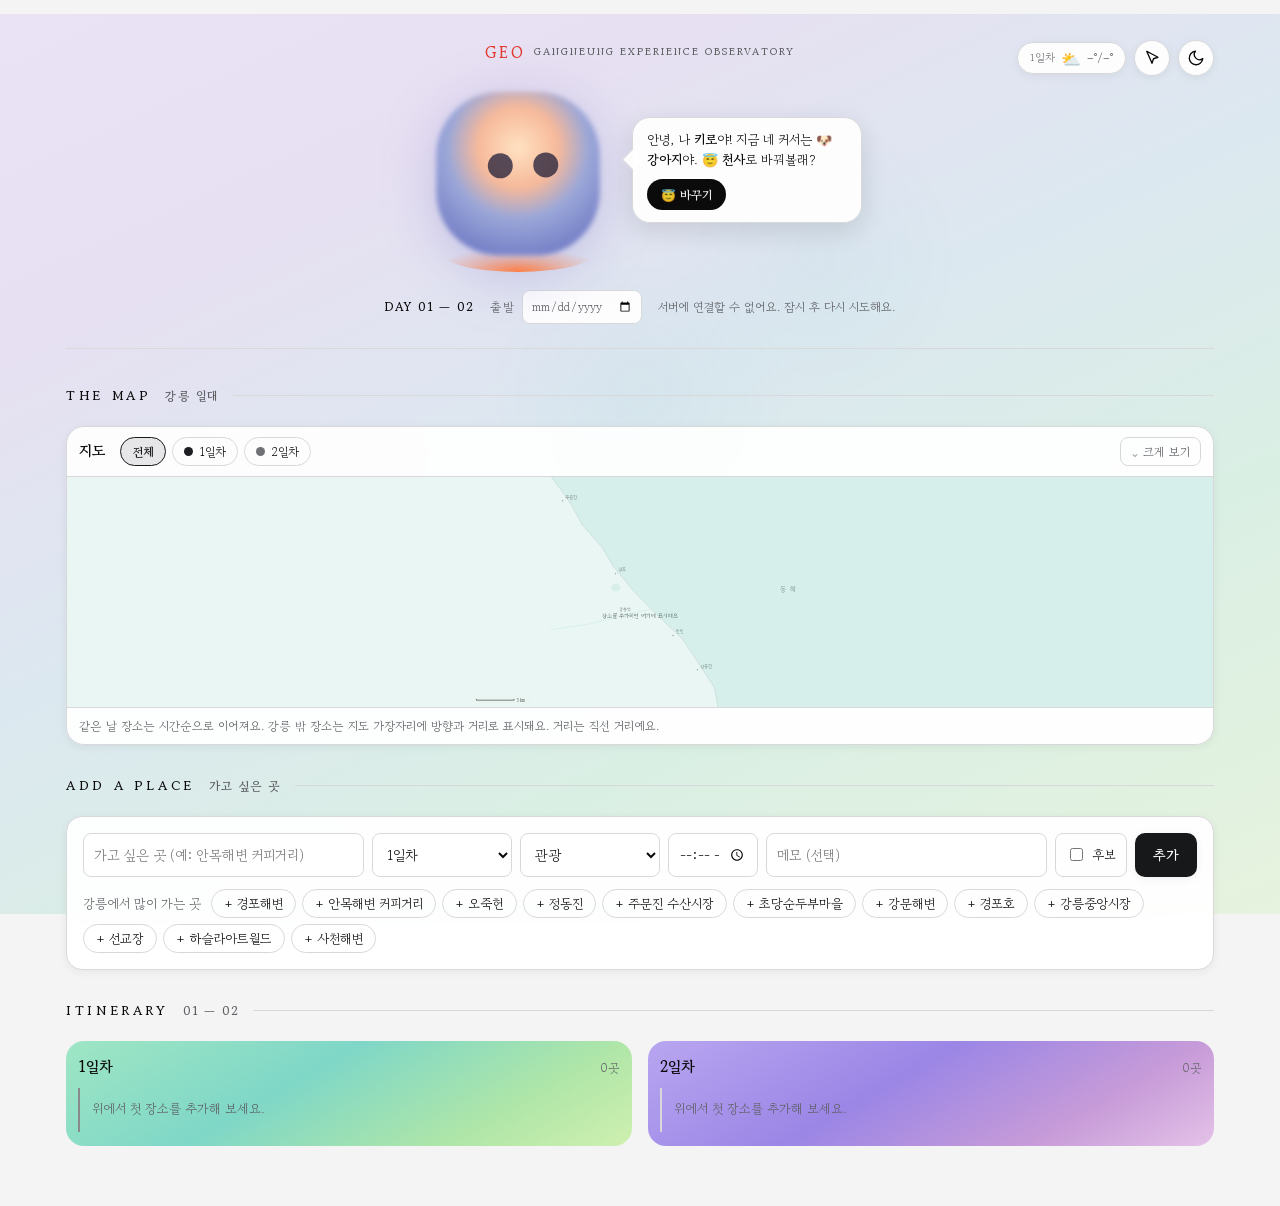
==== gangneung/index.html @ 22ee54d9 "강릉 v4.2: 레퍼 그라데이션 테마 배경, 1·2일차 진한 민트/보라, 이모지 커서 색 글로우 반영, 키로 말풍선 퀘스트(항상 노출·웹/모바일)" ====
<!doctype html>
<html lang="ko">
<head>
<meta charset="utf-8">
<meta name="viewport" content="width=device-width,initial-scale=1,maximum-scale=1,viewport-fit=cover">
<title>강릉 여행 계획</title>
<meta name="theme-color" content="#F7F9FB" media="(prefers-color-scheme:light)">
<meta name="theme-color" content="#141C22" media="(prefers-color-scheme:dark)">
<script>
/* 테마를 CSS 적용 전에 먼저 지정해 깜빡임 방지 */
(function(){try{var t=localStorage.getItem("gangneung-theme");if(t==="dark"||t==="light")document.documentElement.setAttribute("data-theme",t);}catch(e){}})();
</script>
<link rel="preconnect" href="https://fonts.googleapis.com">
<link rel="stylesheet" href="https://fonts.googleapis.com/css2?family=Gowun+Batang:wght@400;700&family=Nanum+Myeongjo:wght@400;700;800&display=swap">
<style>
html{-webkit-text-size-adjust:100%;scroll-behavior:smooth;scroll-snap-type:y proximity;scroll-padding-top:12px}
:root{color-scheme:light;padding-top:env(safe-area-inset-top,0px);padding-bottom:env(safe-area-inset-bottom,0px)}
body{margin:0}
/* 토스식 '휙휙' 스크롤 스냅: 주요 섹션이 스냅 지점 */
.board-label,.masthead{scroll-snap-align:start}
@media (prefers-reduced-motion:reduce){html{scroll-snap-type:none;scroll-behavior:auto}}
img{max-width:100%}
[hidden]{display:none!important}
/* Layout: 한 줄 헤더 + 장소 추가 바 + 일차별 세로 타임라인(넓은 화면에선 열로 나란히) */
/* ===== v3 · 버전1(흑백 수묵) 베이스 + 빨간 선 커서 · 민트는 배경 웨시로만 ===== */
:root{
  /* 라이트 — 흑백 수묵 */
  --bg:#F4F4F5; --surface:#FFFFFFEC; --ink:#0B0B0C; --muted:#5E6064; --line:#D8D8DB;
  --sea:#0B0B0C; --sea-soft:#E7E7E9; --pine:#2A2B2E; --pine-soft:#E7E7E9; --sun:#4A4C50; --sun-soft:#ECECEE;
  --danger:#E23B2E;
  --land:#ECECEE; --sea-fill:#DEDEE1; --road:#E8E8EA; --on-dot:#FFFFFF;
  /* 인터랙션 = 먹색(흑백). 선/테두리/뱃지에 민트 금지 */
  --accent:#17181A; --accent-weak:#E6E6E8;
  --red:#E23B2E;
  /* 민트는 오직 배경 웨시용 (blot1). 전경 색으로는 안 씀 */
  --mint-bg:38,166,154;
  /* 동선(일차) — 농담만 다른 먹 톤 */
  --d0:#B6B7BA; --d1:#1C1D20; --d2:#6F7175;
  /* 레퍼런스 보라~민트 유동 그라데이션 (라이트: 파스텔) */
  --grad:linear-gradient(155deg,#EAE3F6 0%,#E7E0F2 22%,#DCE8F0 46%,#DAEFE4 70%,#E6F3DE 100%);
  --ink-rgb:20,21,23;
  --blot1:38,166,154;   /* 배경 민트 웨시 (아주 옅게) */
  --blot2:226,59,46;    /* 빨강 (클릭 포인트) */
  --map-bg:#EAF6F3; --map-land:#EAF6F3; --map-sea:#D6EFEA; --map-ink:#2A3B38; --map-line:#CDE7E1;
  --paper:#F4F4F5;
  --display:"Gowun Batang","Nanum Myeongjo","Apple SD Gothic Neo",serif;
  --body:"Gowun Batang","Nanum Myeongjo","Apple SD Gothic Neo","Malgun Gothic",serif;
  --shadow-sm:0 2px 10px rgba(20,21,23,.06);
  --shadow-md:0 8px 26px rgba(20,21,23,.12);
}
/* 다크 — 먹빛 밤 */
:root[data-theme="dark"]{
  --bg:#0E0F11; --surface:#1A1B1EEC; --ink:#ECECEE; --muted:#9A9CA1; --line:#2A2B2E;
  --sea:#ECECEE; --sea-soft:#242528; --pine:#C4C6CA; --pine-soft:#242528; --sun:#9A9CA1; --sun-soft:#202123;
  --danger:#FF5648;
  --land:#17181A; --sea-fill:#232427; --road:#1D1E20; --on-dot:#0E0F11;
  --accent:#ECECEE; --accent-weak:#26272A;
  --red:#FF5648;
  --mint-bg:45,212,191;
  --d0:#55575C; --d1:#ECECEE; --d2:#9A9CA1;
  --grad:linear-gradient(155deg,#1A1026 0%,#2A1E3C 30%,#2E2A44 52%,#223A36 78%,#2C4A36 100%);
  --ink-rgb:236,236,238;
  --blot1:45,212,191;
  --blot2:255,86,72;
  --map-bg:#15302C; --map-land:#15302C; --map-sea:#0F2420; --map-ink:#CFEAE3; --map-line:#234B44;
  --paper:#140C1E;
  --shadow-sm:0 2px 12px rgba(0,0,0,.4);
  --shadow-md:0 10px 30px rgba(0,0,0,.55);
  color-scheme:dark;
}
@media (prefers-color-scheme:dark){:root:not([data-theme="light"]){
  --bg:#0E0F11; --surface:#1A1B1EEC; --ink:#ECECEE; --muted:#9A9CA1; --line:#2A2B2E;
  --sea:#ECECEE; --sea-soft:#242528; --pine:#C4C6CA; --pine-soft:#242528; --sun:#9A9CA1; --sun-soft:#202123;
  --danger:#FF5648;
  --land:#17181A; --sea-fill:#232427; --road:#1D1E20; --on-dot:#0E0F11;
  --accent:#ECECEE; --accent-weak:#26272A;
  --red:#FF5648;
  --mint-bg:45,212,191;
  --d0:#55575C; --d1:#ECECEE; --d2:#9A9CA1;
  --grad:linear-gradient(155deg,#1A1026 0%,#2A1E3C 30%,#2E2A44 52%,#223A36 78%,#2C4A36 100%);
  --ink-rgb:236,236,238;
  --blot1:45,212,191;
  --blot2:255,86,72;
  --map-bg:#15302C; --map-land:#15302C; --map-sea:#0F2420; --map-ink:#CFEAE3; --map-line:#234B44;
  --paper:#140C1E;
  --shadow-sm:0 2px 12px rgba(0,0,0,.4);
  --shadow-md:0 10px 30px rgba(0,0,0,.55);
  color-scheme:dark;
}}
*{box-sizing:border-box}
body{background:var(--paper);background-image:var(--grad);background-attachment:fixed;color:var(--ink);font-family:var(--body);font-size:14px;line-height:1.62;-webkit-font-smoothing:antialiased;letter-spacing:0;position:relative;min-height:100vh;transition:background-color .4s ease,color .4s ease}
/* 먹 번짐 캔버스: 가운데에서 계속 번지고, 마우스/터치에 반응 */
#ink{position:fixed;inset:0;z-index:-1;width:100%;height:100%;pointer-events:none;opacity:.5}
.wrap{max-width:1180px;margin:0 auto;padding-left:max(16px,env(safe-area-inset-left,0px));padding-right:max(16px,env(safe-area-inset-right,0px));padding-block:26px 60px;display:flex;flex-direction:column;gap:20px}
button,input,select,textarea{font:inherit;color:inherit}
button{cursor:pointer}
:focus-visible{outline:2px solid var(--accent);outline-offset:2px}

/* ===== 가운데 정렬 마스트헤드 + 키로 마스코트 ===== */
.masthead{position:relative;padding:18px 0 24px;margin-bottom:6px;border-bottom:1px solid var(--line);
  display:flex;flex-direction:column;align-items:center;text-align:center}
.eyebrow{display:inline-flex;align-items:center;gap:9px;margin:0 0 6px;justify-content:center;flex-wrap:wrap}
.eyebrow .geo{font-family:var(--display);font-weight:800;font-size:15px;line-height:1;color:var(--red);letter-spacing:.14em}
.eyebrow .geo-full{font-size:10px;letter-spacing:.2em;text-transform:uppercase;color:var(--muted);font-weight:700}
/* 키로 얼굴 — 둥근 사각형 + 점 두 눈 (심플/둥글둥글) */
.kiro{width:clamp(130px,22vw,200px);margin:6px auto 2px;cursor:pointer}
.kiro svg{display:block;width:100%;height:auto;overflow:visible;filter:drop-shadow(0 10px 26px rgba(120,110,200,.3))}
.k-face{stroke:none}
.k-eye{fill:rgba(40,36,60,.78)}
@media (prefers-reduced-motion:no-preference){
  .kiro svg{animation:kfloat 5s ease-in-out infinite}
}
@keyframes kfloat{0%,100%{transform:translateY(0)}50%{transform:translateY(-6px)}}
.dateline{display:flex;flex-wrap:wrap;align-items:center;justify-content:center;gap:9px 16px;margin-top:16px;font-size:12px;color:var(--muted)}
.dateline .dl-no{font-family:var(--display);font-weight:700;letter-spacing:.1em;color:var(--ink)}
.dateline label{display:inline-flex;align-items:center;gap:7px;letter-spacing:.08em}
.dateline input{background:var(--surface);border:1px solid var(--line);border-radius:8px;padding:5px 8px}
.status{font-size:12px;color:var(--muted)}
/* 메타: 오른쪽 상단 */
.meta{position:absolute;top:14px;right:0;display:flex;align-items:center;gap:8px;z-index:5}
.weather{display:inline-flex;align-items:center;gap:10px;background:var(--surface);backdrop-filter:blur(8px);-webkit-backdrop-filter:blur(8px);border:1px solid var(--line);border-radius:999px;padding:5px 12px;font-size:12px;color:var(--ink);box-shadow:var(--shadow-sm);white-space:nowrap}
.weather .wx-now,.weather .wx-tmr{display:inline-flex;align-items:center;gap:6px}
.weather .wx-tmr{padding-left:10px;border-left:1px solid var(--line);color:var(--muted)}
.weather .wx-tl{font-size:11px;opacity:.85}
.weather .wx-emo{font-size:16px;line-height:1}
.weather .wx-temp{font-weight:700;font-variant-numeric:tabular-nums;font-size:13px}
.weather .wx-tt{font-variant-numeric:tabular-nums}
.weather .wx-desc{color:var(--muted)}
.weather.loading .wx-tmr{display:none}
.weather.loading{color:var(--muted)}

/* 옷차림 말풍선 — 날씨 칩 바로 아래, 꼬리가 이모지를 가리킴 (칩은 안 가림) */
.weather{position:relative}
.wx-pop{position:absolute;top:calc(100% + 11px);left:0;z-index:120;
  width:max-content;max-width:min(86vw,320px);display:flex;flex-direction:column;gap:10px;text-align:left;
  background:var(--surface);backdrop-filter:blur(12px);-webkit-backdrop-filter:blur(12px);
  border:1px solid var(--line);border-radius:16px;padding:14px 15px 11px;box-shadow:var(--shadow-md);
  animation:wxpop .4s cubic-bezier(.22,1,.36,1)}
.wx-pop[hidden]{display:none}
/* 말풍선 꼬리 — 날씨 이모지(칩 왼쪽) 위치를 가리킴 */
.wx-pop::before{content:"";position:absolute;top:-8px;left:16px;width:15px;height:15px;background:var(--surface);
  border-left:1px solid var(--line);border-top:1px solid var(--line);transform:rotate(45deg)}
.wx-pop-row{display:flex;gap:11px;align-items:flex-start}
.wx-pop-tmr{padding-top:9px;border-top:1px dashed var(--line)}
.wx-pop-emo{font-size:28px;line-height:1.05;flex:none}
.wx-pop-body strong{display:block;font-size:13px;color:var(--ink);margin-bottom:3px}
.wx-pop-body p{margin:0;font-size:12.5px;line-height:1.55;color:var(--muted);white-space:normal}
.wx-pop-src{font-size:10.5px;color:var(--muted);text-decoration:none;letter-spacing:.01em;opacity:.85}
.wx-pop-src:hover{color:var(--accent);text-decoration:underline}
.wx-pop-x{position:absolute;top:8px;right:10px;background:none;border:0;font-size:18px;line-height:1;color:var(--muted);padding:2px;z-index:1}
.wx-pop-x:hover{color:var(--ink)}
@keyframes wxpop{from{opacity:0;transform:translateY(-12px) scale(.96)}to{opacity:1;transform:none}}
@media (max-width:600px){.wx-pop{top:auto;bottom:calc(16px + env(safe-area-inset-bottom,0px));left:14px;right:14px;max-width:none}
  .wx-pop::before{display:none}}
.themebtn{display:inline-flex;align-items:center;justify-content:center;width:36px;height:36px;border-radius:999px;border:1px solid var(--line);background:var(--surface);backdrop-filter:blur(8px);-webkit-backdrop-filter:blur(8px);color:var(--ink);box-shadow:var(--shadow-sm);transition:border-color .2s,transform .2s;flex:none}
.themebtn:hover{border-color:var(--accent);transform:translateY(-1px)}
.themebtn svg{width:18px;height:18px}
.themebtn .ic-sun{display:none}
.themebtn .ic-moon{display:block}
:root[data-theme="dark"] .themebtn .ic-sun{display:block}
:root[data-theme="dark"] .themebtn .ic-moon{display:none}
@media (prefers-color-scheme:dark){:root:not([data-theme="light"]) .themebtn .ic-sun{display:block}:root:not([data-theme="light"]) .themebtn .ic-moon{display:none}}

/* 커서 꾸미기 피커 */
.curpick-wrap{position:relative;display:inline-flex}
.curpick{position:absolute;top:calc(100% + 8px);right:0;z-index:130;display:flex;flex-direction:column;gap:8px;
  background:var(--surface);backdrop-filter:blur(10px);-webkit-backdrop-filter:blur(10px);
  border:1px solid var(--line);border-radius:14px;padding:10px;box-shadow:var(--shadow-md);min-width:148px;
  animation:wxpop .25s cubic-bezier(.22,1,.36,1)}
.curpick[hidden]{display:none}
.curpick{min-width:176px}
.curpick .cp-row{display:flex;gap:6px}
.cp-shapes{display:grid;grid-template-columns:repeat(5,1fr);gap:5px}
.cp-shapes button{height:32px;border:1px solid var(--line);border-radius:8px;background:none;color:var(--ink);font-size:16px;line-height:1;padding:0;transition:border-color .15s,background .15s}
.cp-shapes button[aria-pressed="true"]{border-color:var(--ink);background:var(--accent-weak)}
.cp-colors{flex-wrap:wrap}
.cp-colors button{width:24px;height:24px;border-radius:50%;border:2px solid transparent;padding:0;cursor:pointer}
.cp-colors button[aria-pressed="true"]{border-color:var(--ink);box-shadow:0 0 0 2px var(--surface) inset}

.add{background:var(--surface);backdrop-filter:blur(8px);-webkit-backdrop-filter:blur(8px);border:1px solid var(--line);border-radius:16px;padding:16px;display:flex;flex-direction:column;gap:12px;box-shadow:var(--shadow-sm)}
.add form{display:grid;grid-template-columns:2fr 1fr 1fr 90px 2fr auto auto;gap:8px}
.fcand{display:flex;align-items:center;gap:6px;font-size:13px;white-space:nowrap;border:1px solid var(--line);border-radius:8px;padding:0 10px;cursor:pointer;transition:border-color .15s,color .15s}
.fcand:has(input:checked){border-color:var(--accent);color:var(--accent)}
.add input,.add select{background:var(--surface);border:1px solid var(--line);border-radius:8px;padding:9px 10px;min-width:0;transition:border-color .15s}
.add input:focus,.add select:focus{border-color:var(--accent);outline:none}
.btn{background:var(--accent);color:#fff;border:0;border-radius:10px;padding:9px 18px;font-weight:600;white-space:nowrap;transition:filter .2s,box-shadow .2s;box-shadow:var(--shadow-sm)}
.btn:hover:not(:disabled){filter:brightness(1.06);box-shadow:var(--shadow-md)}
.btn:disabled{opacity:.4;cursor:default;box-shadow:none}
.ghost{background:none;border:1px solid var(--line);border-radius:10px;padding:5px 11px;font-size:13px;color:var(--ink);transition:border-color .2s,color .2s,background .2s}
.ghost:hover{border-color:var(--accent);color:var(--accent);background:var(--accent-weak)}
.ideas{display:flex;flex-wrap:wrap;gap:6px;align-items:center;font-size:13px}
.ideas span.lbl{color:var(--muted);margin-right:4px}
.chip{border:1px solid var(--line);background:none;border-radius:999px;padding:3px 12px;font-size:13px;color:var(--ink);transition:border-color .15s,color .15s,background .15s}
.chip:hover{border-color:var(--accent);color:var(--accent);background:var(--accent-weak);transform:translateY(-1px)}
@media (max-width:820px){.add form{grid-template-columns:1fr 1fr}.add form .name,.add form .memo{grid-column:1/-1}.add form .btn{grid-column:1/-1}.fcand{padding-block:8px}}

/* 에디토리얼 섹션 라벨 */
.board-label{display:flex;align-items:baseline;gap:14px;margin:10px 0 0;color:var(--muted)}
.board-label span{font-family:var(--display);font-weight:800;font-size:13px;letter-spacing:.28em;color:var(--ink);text-transform:uppercase}
.board-label::after{content:"";height:1px;background:var(--line);flex:1;align-self:center}
.board-label em{font-style:normal;font-family:var(--display);font-weight:700;font-size:12px;letter-spacing:.1em;color:var(--muted)}
.board{display:grid;grid-template-columns:1fr 1fr;gap:16px;align-items:start}
.day{display:flex;flex-direction:column;gap:8px;min-width:0;border-radius:18px;padding:14px 12px;position:relative;overflow:hidden}
/* 1일차 민트코어 / 2일차 보라코어 배경 그라데이션 (진하게) */
.day[data-day="1"]{background:linear-gradient(150deg,#9FE6C4 0%,#7FD7C7 40%,#AFE6A8 75%,#CFF0B0 100%)}
.day[data-day="2"]{background:linear-gradient(150deg,#B9A6F0 0%,#9B86E6 42%,#C79BD8 75%,#E4C2E8 100%)}
:root[data-theme="dark"] .day[data-day="1"]{background:linear-gradient(150deg,#114A3A 0%,#155A44 45%,#1E5A3A 100%)}
:root[data-theme="dark"] .day[data-day="2"]{background:linear-gradient(150deg,#2E1F55 0%,#3A2A66 45%,#48306E 100%)}
.day h2{font-family:var(--display);font-weight:800;font-size:15px;margin:0;display:flex;align-items:baseline;gap:8px;letter-spacing:.01em}
.day h2 .date{font-family:var(--body);font-size:12px;color:var(--muted);font-weight:500;letter-spacing:.02em}
.day h2 .n{margin-left:auto;font-family:var(--body);font-size:12px;color:var(--muted);font-variant-numeric:tabular-nums;font-weight:500}
.day.undecided h2{color:var(--muted)}
.list{display:flex;flex-direction:column;gap:6px;border-left:2px solid var(--line);padding-left:12px;min-height:44px}
.empty{font-size:13px;color:var(--muted);padding:10px 0}

.card{background:var(--surface);backdrop-filter:blur(6px);-webkit-backdrop-filter:blur(6px);border:1px solid var(--line);border-radius:14px;min-width:0;transition:border-color .2s,box-shadow .2s,transform .2s}
.card:hover{box-shadow:var(--shadow-md);transform:translateY(-1px);border-color:color-mix(in srgb,var(--ink) 28%,var(--line))}
.card.open{border-color:var(--ink);box-shadow:var(--shadow-md)}
/* 1일차·2일차 타임라인 — 먹 농담만 다르게 */
.day[data-day="1"] .list{border-left-color:color-mix(in srgb,var(--ink) 38%,var(--line))}
.day[data-day="2"] .list{border-left-color:var(--line)}
.day[data-day="1"] h2 .n,.day[data-day="2"] h2 .n{color:var(--muted)}
.row{display:flex;align-items:flex-start;gap:8px;padding:7px 10px;width:100%;background:none;border:0;text-align:left}
.time{font-variant-numeric:tabular-nums;font-size:12px;color:var(--muted);width:38px;flex:none;padding-top:2px}
.main{flex:1;min-width:0}
.pname{font-weight:600;overflow-wrap:anywhere}
.pmemo{font-size:12px;color:var(--muted);white-space:nowrap;overflow:hidden;text-overflow:ellipsis;line-height:1.4}
.card.open .pmemo{white-space:normal;overflow-wrap:anywhere}
.cat{flex:none;font-size:11px;font-weight:600;border-radius:6px;padding:2px 7px;margin-top:2px}
.c-관광{background:var(--sea-soft);color:var(--sea)}
.c-맛집{background:var(--sun-soft);color:var(--sun)}
.c-카페{background:var(--sun-soft);color:var(--sun)}
.c-숙소{background:var(--land);color:var(--ink)}
.c-기타{background:var(--land);color:var(--muted)}
.cand-b{font-size:11px;font-weight:600;color:var(--muted);border:1px solid var(--line);border-radius:6px;padding:0 5px;margin-left:6px;vertical-align:1px}
.card.cand .pname{color:var(--muted)}
.candrow{display:flex;align-items:center;gap:6px;font-size:13px;color:var(--muted)}
.approx{font-size:12px;color:var(--ink);background:var(--accent-weak);border-radius:8px;padding:6px 8px}
.locbtns{display:inline-flex;align-items:center;gap:6px}
.linkish{background:none;border:0;padding:4px 2px;font-size:12px;color:var(--accent);text-decoration:underline}
.has-info{width:6px;height:6px;border-radius:50%;background:var(--accent);display:inline-block;margin-left:6px;vertical-align:middle}

.detail{border-top:1px solid var(--line);padding:12px;display:flex;flex-direction:column;gap:10px;font-size:13px}
.fields{display:grid;grid-template-columns:1fr 100px;gap:8px}
.fields select,.fields input,.detail textarea{background:var(--surface);border:1px solid var(--line);border-radius:8px;padding:6px 8px;min-width:0;width:100%;transition:border-color .15s}
.fields select:focus,.fields input:focus,.detail textarea:focus{border-color:var(--accent);outline:none}
.detail textarea{resize:vertical;min-height:54px}
.links{display:flex;flex-wrap:wrap;gap:6px}
.links a{color:var(--accent);text-decoration:none;border:1px solid var(--line);border-radius:8px;padding:4px 9px;font-size:12px;transition:border-color .15s,background .15s}
.links a:hover{border-color:var(--accent);background:var(--accent-weak)}
.info{background:var(--land);border-radius:8px;padding:10px 12px;display:flex;flex-direction:column;gap:6px}
.info dl{margin:0;display:grid;grid-template-columns:auto 1fr;gap:4px 10px}
.info dt{color:var(--muted);font-size:12px;white-space:nowrap}
.info dd{margin:0;overflow-wrap:anywhere}
.info .sum{margin:0}
.info .note{font-size:11px;color:var(--muted)}
.actions{display:flex;flex-wrap:wrap;gap:6px;align-items:center;justify-content:space-between}
.danger{color:var(--danger);border-color:var(--line)}
.by{font-size:11px;color:var(--muted)}
.toast{position:fixed;left:50%;transform:translateX(-50%);bottom:calc(20px + env(safe-area-inset-bottom,0px));background:var(--ink);color:var(--surface);padding:10px 16px;border-radius:10px;font-size:13px;max-width:calc(100% - 32px);box-shadow:0 4px 12px rgba(17,31,40,.16)}

.mapbox{background:var(--surface);backdrop-filter:blur(8px);-webkit-backdrop-filter:blur(8px);border:1px solid var(--line);border-radius:18px;overflow:hidden;display:flex;flex-direction:column;box-shadow:var(--shadow-sm)}
.maphead{display:flex;flex-wrap:wrap;gap:6px;align-items:center;padding:10px 12px;border-bottom:1px solid var(--line)}
.maphead h2{font-family:var(--display);font-weight:700;font-size:15px;margin:0 8px 0 0;letter-spacing:-0.01em}
/* 지도 접기/펴기 토글 */
.map-toggle{margin-left:auto;display:inline-flex;align-items:center;gap:5px;background:none;border:1px solid var(--line);border-radius:8px;padding:4px 10px;font-size:12px;color:var(--muted);transition:border-color .2s,color .2s}
.map-toggle:hover{border-color:var(--accent);color:var(--ink)}
.map-toggle .arr{display:inline-block;transition:transform .3s ease;font-size:14px;line-height:1}
/* 기본(배너) → '크게 보기' / 펼침 → '작게' */
.mapbox.expanded .map-toggle .arr{transform:rotate(180deg)}
.mapbox:not(.expanded) .map-toggle .lbl::after{content:"크게 보기"}
.mapbox.expanded .map-toggle .lbl::after{content:"작게"}
.dchip{border:1px solid var(--line);background:none;border-radius:999px;padding:4px 11px;font-size:12px;display:inline-flex;gap:6px;align-items:center;color:var(--ink);font-variant-numeric:tabular-nums;transition:border-color .15s,background .15s}
.dchip:hover{border-color:var(--accent)}
.dchip[aria-pressed="true"]{border-color:var(--accent);background:var(--accent-weak);color:var(--accent);font-weight:600}
.dchip .km{color:var(--muted);font-weight:400}
.dot{width:9px;height:9px;border-radius:50%;flex:none}
/* 지도 컨테이너에 높이를 줘서 배너↔크게 전환 (SVG가 높이에 맞춰 채움) */
.mapwrap{position:relative;background:var(--map-bg);overflow:hidden;touch-action:none;height:230px;transition:height .4s ease}
.mapbox.expanded .mapwrap{height:62vh}
#map,#map svg{display:block;width:100%;height:100%;transform-origin:0 0;will-change:transform}
#map.zoomed svg{cursor:grab}
#map .mk{cursor:pointer}
#map.picking svg{cursor:crosshair;outline:2px solid var(--accent);outline-offset:-2px}
/* 모바일 줌 힌트/컨트롤 */
.mapzoom{position:absolute;right:10px;bottom:10px;display:none;gap:6px;z-index:6}
.mapzoom button{width:34px;height:34px;border-radius:10px;border:1px solid var(--line);background:var(--surface);color:var(--ink);font-size:18px;line-height:1;box-shadow:var(--shadow-sm);display:flex;align-items:center;justify-content:center}
@media (hover:none) and (pointer:coarse){.mapzoom{display:flex}}
.mapnote button{margin-left:6px}
#map .mk:focus-visible circle{stroke:var(--accent);stroke-width:3}
#map .pl{font-size:11px;font-weight:600;fill:var(--map-ink);paint-order:stroke;stroke:var(--map-bg);stroke-width:3px;stroke-linejoin:round;letter-spacing:-0.01em}
#map .ref{font-size:10px;fill:var(--map-ink);opacity:.5}
#map .sea-l{font-family:var(--display);font-weight:700;font-size:16px;fill:var(--map-ink);opacity:.35;letter-spacing:.3em}
.mapnote{font-size:12px;color:var(--muted);padding:8px 12px;border-top:1px solid var(--line)}
@media (max-width:600px){
  html{font-size:94%}
  body{font-size:14px;line-height:1.55}
  .wrap{padding-block:12px 44px;gap:14px}
  /* 모바일 마스트헤드: 가운데 정렬 유지, 메타는 흐름에 */
  .masthead{padding:8px 0 18px}
  .meta{position:static;justify-content:center;margin-bottom:12px}
  .kiro{width:clamp(130px,44vw,190px)}
  .dateline{margin-top:12px;font-size:12px}
  .add{padding:12px;gap:9px;border-radius:14px}
  .add form{grid-template-columns:1fr 1fr 84px auto;gap:6px}
  .add form .name{grid-column:1/-1}
  #fDay{order:1}#fCat{order:2}#fTime{order:3}.fcand{order:4}.add form .memo{order:5}.add form .btn{order:6}
  .add form .memo{grid-column:1/4}
  .add form .btn{grid-column:4/5;padding-inline:14px}
  .add input,.add select{padding:8px 9px;font-size:16px}  /* iOS 자동확대 방지(16px) */
  .dateline input,.trip input{font-size:16px}
  .fcand{padding:0 9px;font-size:13px}
  .ideas{flex-wrap:nowrap;overflow-x:auto;padding-bottom:2px;scrollbar-width:none;-webkit-overflow-scrolling:touch}
  .ideas::-webkit-scrollbar{display:none}
  .ideas .chip{flex:none}
  .ideas span.lbl{flex:none}
  .board{gap:10px}              /* 모바일에서도 2단 유지 */
  .day{gap:6px}
  .day h2{font-size:14px;flex-wrap:wrap;gap:4px}
  .day h2 .date{font-size:11px}
  .day h2 .n{font-size:11px}
  .list{padding-left:8px;gap:5px}
  .row{padding:7px 9px;gap:6px;flex-wrap:wrap}
  .time{width:100%;font-size:11px;padding-top:0}
  .pname{font-size:13px;line-height:1.35}
  .pmemo{font-size:11px}
  .cat{font-size:10px;padding:1px 6px}
  .card .row .cat{margin-left:auto}
  .detail{padding:11px;gap:9px}
  .mapbox{border-radius:16px}
  .maphead h2{font-size:14px}
  /* 모바일 지도: 배너 높이 + 펼치면 크게, 라벨 글자 크게 */
  .mapwrap{height:240px}
  .mapbox.expanded .mapwrap{height:76vh}
  #map .pl{font-size:17px;stroke-width:5px}
  #map .ref{font-size:14px}
  #map .sea-l{font-size:22px}
}
@media (max-width:380px){
  html{font-size:90%}
  .weather .wx-desc{display:none}
  .add form{grid-template-columns:1fr 84px auto}
  #fCat{grid-column:1/2}#fTime{grid-column:2/3}.fcand{grid-column:3/4;justify-content:center}
  .add form .memo{grid-column:1/3}
  .add form .btn{grid-column:3/4}
}

/* ---- 커스텀 커서: 선/점 + 이모지(고양이·강아지·하트·꽃·악마·천사…) ---- */
#line-cursor{position:fixed;inset:0;z-index:9999;pointer-events:none;width:100%;height:100%}
#line-cursor #lcLine{fill:none;stroke:var(--cur,var(--red));stroke-width:2;stroke-linejoin:miter;stroke-linecap:round;vector-effect:non-scaling-stroke}
#lcHead{fill:var(--cur,var(--red))}
/* 이모지 트레일: 점들이 졸졸졸 지연 추적 */
#emo-cursor{position:fixed;inset:0;z-index:9999;pointer-events:none}
#emo-cursor .ec{position:absolute;top:0;left:0;will-change:transform;opacity:0;line-height:1;transform:translate(-50%,-50%)}
#emo-cursor .ec.dot{border-radius:50%;background:var(--cur,var(--red))}
@media (hover:hover) and (pointer:fine){ body.has-cursor{cursor:none} }

/* 키로 + 말풍선 한 줄 배치 (말풍선이 키로 옆에 둥둥) */
.kiro-row{display:flex;align-items:center;justify-content:center;gap:14px;flex-wrap:wrap}
.kiro-bubble{position:relative;max-width:230px;text-align:left;
  background:var(--surface);backdrop-filter:blur(10px);-webkit-backdrop-filter:blur(10px);
  border:1px solid var(--line);border-radius:18px;padding:12px 14px;box-shadow:var(--shadow-md);
  animation:kbubble 3.4s ease-in-out infinite}
.kiro-bubble[hidden]{display:none}
.kiro-bubble::before{content:"";position:absolute;left:-8px;top:34px;width:14px;height:14px;background:var(--surface);
  border-left:1px solid var(--line);border-bottom:1px solid var(--line);transform:rotate(45deg)}
.kiro-bubble p{margin:0 0 8px;font-size:13px;line-height:1.55;color:var(--ink)}
.kiro-bubble b{font-weight:800}
.kiro-bubble button{background:var(--ink);color:var(--surface);border:0;border-radius:999px;padding:6px 14px;font-size:12px;font-weight:700;white-space:nowrap}
@keyframes kbubble{0%,100%{transform:translateY(0)}50%{transform:translateY(-5px)}}
@media (max-width:600px){.kiro-row{flex-direction:column;gap:8px}.kiro-bubble{max-width:min(86vw,300px)}
  .kiro-bubble::before{left:50%;top:-8px;margin-left:-7px;border-left:1px solid var(--line);border-top:1px solid var(--line);border-bottom:none;transform:rotate(45deg)}}
@media (prefers-reduced-motion:reduce){.kiro-bubble{animation:none}}
</style>
</head>
<body>

<canvas id="ink" aria-hidden="true"></canvas>

<svg id="line-cursor" aria-hidden="true"><polyline id="lcLine" points=""></polyline><circle id="lcHead" r="3.5" cx="-10" cy="-10"></circle></svg>
<div id="emo-cursor" aria-hidden="true"></div>


<div class="wrap">
  <header class="masthead">
    <!-- 오른쪽 상단에 흩뿌린 메타 (날씨 · 테마) -->
    <div class="meta">
      <span class="weather loading" id="weather" title="여행 날짜 강릉 날씨">
        <span class="wx-now">
          <span class="wx-tl">1일차</span>
          <span class="wx-emo" id="wxEmo">⛅</span>
          <span class="wx-tt" id="wxTemp">–°/–°</span>
        </span>
        <span class="wx-tmr" id="wxTmr">
          <span class="wx-tl">2일차</span>
          <span class="wx-emo" id="wxTmEmo">⛅</span>
          <span class="wx-tt" id="wxTmTemp">–°/–°</span>
        </span>
        <!-- 옷차림 말풍선: 날씨 칩 기준으로 아래에 뜨고 꼬리가 이모지를 가리킴 -->
        <div class="wx-pop" id="wxPop" role="status" hidden>
          <button class="wx-pop-x" id="wxPopX" type="button" aria-label="닫기">×</button>
          <div class="wx-pop-row">
            <div class="wx-pop-emo" id="wxPopEmo">🧥</div>
            <div class="wx-pop-body">
              <strong id="wxPopTitle">1일차 옷차림</strong>
              <p id="wxPopText">여행 날짜 날씨를 불러오면 추천해 드려요.</p>
            </div>
          </div>
          <div class="wx-pop-row wx-pop-tmr" id="wxPopTmrRow">
            <div class="wx-pop-emo" id="wxPopTmEmo">🧥</div>
            <div class="wx-pop-body">
              <strong id="wxPopTmTitle">2일차 옷차림</strong>
              <p id="wxPopTmText">—</p>
            </div>
          </div>
          <a class="wx-pop-src" id="wxPopSrc" href="https://search.naver.com/search.naver?query=강릉+날씨" target="_blank" rel="noopener">출처 · 기상청·Open-Meteo 기준 · 네이버 날씨</a>
        </div>
      </span>
      <div class="curpick-wrap">
        <button class="themebtn" id="curBtn" type="button" aria-label="커서 모양 바꾸기" title="내 커서 꾸미기">
          <svg viewBox="0 0 24 24" fill="none" stroke="currentColor" stroke-width="1.8" stroke-linecap="round" stroke-linejoin="round" aria-hidden="true"><path d="M5 3l15 8-6 2-2 6z"/></svg>
        </button>
        <div class="curpick" id="curPick" hidden>
          <div class="cp-row cp-shapes">
            <button type="button" data-shape="dot" title="점">●</button>
            <button type="button" data-shape="line" title="선">／</button>
            <button type="button" data-shape="heart" title="하트">♥</button>
          </div>
          <div class="cp-row cp-colors" id="cpColors"></div>
        </div>
      </div>
      <button class="themebtn" id="themeBtn" type="button" aria-label="화면 테마 전환" title="다크/화이트 모드">
        <svg class="ic-moon" viewBox="0 0 24 24" fill="none" stroke="currentColor" stroke-width="1.8" stroke-linecap="round" stroke-linejoin="round" aria-hidden="true"><path d="M21 12.8A9 9 0 1 1 11.2 3a7 7 0 0 0 9.8 9.8z"/></svg>
        <svg class="ic-sun" viewBox="0 0 24 24" fill="none" stroke="currentColor" stroke-width="1.8" stroke-linecap="round" stroke-linejoin="round" aria-hidden="true"><circle cx="12" cy="12" r="4"/><path d="M12 2v2M12 20v2M4.9 4.9l1.4 1.4M17.7 17.7l1.4 1.4M2 12h2M20 12h2M4.9 19.1l1.4-1.4M17.7 6.3l1.4-1.4"/></svg>
      </button>
    </div>

    <!-- 가운데 정렬: 작은 GEO 라벨 → 둥근 키로 얼굴 -->
    <p class="eyebrow"><span class="geo">GEO</span><span class="geo-full">Gangneung Experience Observatory</span></p>

    <div class="kiro-row">
    <div class="kiro" id="kiro" aria-label="키로 마스코트">
      <svg viewBox="0 0 240 240" role="img" aria-hidden="true">
        <defs>
          <!-- 몽환 발광 그라데이션: 위 살구빛 → 가운데 블루/퍼플 → 아래 오렌지 -->
          <radialGradient id="kGlow" cx="50%" cy="34%" r="72%">
            <stop offset="0%" stop-color="#FFE2C2"/>
            <stop offset="34%" stop-color="#F6B99A"/>
            <stop offset="60%" stop-color="#9BA7D8"/>
            <stop offset="100%" stop-color="#6E79C4"/>
          </radialGradient>
          <radialGradient id="kFoot" cx="50%" cy="100%" r="55%">
            <stop offset="0%" stop-color="#FF7A3C" stop-opacity="0.95"/>
            <stop offset="55%" stop-color="#FF7A3C" stop-opacity="0.35"/>
            <stop offset="100%" stop-color="#FF7A3C" stop-opacity="0"/>
          </radialGradient>
          <filter id="kSoft" x="-30%" y="-30%" width="160%" height="160%"><feGaussianBlur stdDeviation="3"/></filter>
        </defs>
        <!-- 바닥 오렌지 발광 -->
        <ellipse cx="120" cy="214" rx="96" ry="26" fill="url(#kFoot)"/>
        <!-- 몸통/얼굴 (둥근 사각형, 그라데이션 + 소프트) -->
        <rect class="k-face" x="22" y="24" width="196" height="196" rx="76" ry="76" fill="url(#kGlow)" filter="url(#kSoft)"/>
        <!-- 점 두 개 눈 -->
        <circle class="k-eye" id="kpL" cx="92" cy="120" r="15"/>
        <circle class="k-eye" id="kpR" cx="148" cy="120" r="15"/>
      </svg>
    </div>
    <!-- 키로 말풍선 (키로 옆에 둥둥) -->
    <div class="kiro-bubble" id="curQuest" hidden>
      <p id="curQuestText"></p>
      <button type="button" id="curQuestBtn">바꾸기</button>
    </div>
    </div>
    <div class="dateline">
      <span class="dl-no">DAY 01 — 02</span>
      <label for="start">출발 <input type="date" id="start"></label>
      <span class="status" id="status">불러오는 중…</span>
    </div>
  </header>

  <p class="board-label"><span>THE MAP</span><em>강릉 일대</em></p>
  <section class="mapbox" aria-label="지도">
    <div class="maphead" id="mapHead"><h2>지도</h2></div>
    <div class="mapwrap">
      <div id="map"></div>
      <div class="mapzoom" aria-hidden="true">
        <button type="button" id="mzOut" aria-label="축소">−</button>
        <button type="button" id="mzIn" aria-label="확대">+</button>
      </div>
    </div>
    <div class="mapnote" id="mapNote">추가한 장소가 일차별 색으로 표시되고, 같은 날 장소는 시간순으로 이어져요. 거리는 직선 거리예요. 모바일에선 두 손가락으로 확대·축소돼요.</div>
  </section>

  <p class="board-label"><span>ADD A PLACE</span><em>가고 싶은 곳</em></p>
  <section class="add" aria-label="장소 추가">
    <form id="addForm" autocomplete="off">
      <input class="name" id="fName" placeholder="가고 싶은 곳 (예: 안목해변 커피거리)" required maxlength="60">
      <select id="fDay" aria-label="일차"></select>
      <select id="fCat" aria-label="종류">
        <option>관광</option><option>맛집</option><option>카페</option><option>숙소</option><option>기타</option>
      </select>
      <input id="fTime" type="time" aria-label="시간">
      <input class="memo" id="fMemo" placeholder="메모 (선택)" maxlength="200">
      <label class="fcand" for="fCand"><input type="checkbox" id="fCand"> 후보</label>
      <button class="btn" id="addBtn">추가</button>
    </form>
    <div class="ideas" id="ideas"><span class="lbl">강릉에서 많이 가는 곳</span></div>
  </section>

  <p class="board-label"><span>ITINERARY</span><em>01 — 02</em></p>
  <main class="board" id="board"></main>

</div>
<div class="toast" id="toast" hidden></div>

<script src="config.js"></script>
<script>
/* ====== 먹 번짐 배경 캔버스 (계속 번지고, 마우스/터치에 반응) ====== */
const INK=(function(){
  const cv=document.getElementById("ink");if(!cv)return null;
  const ctx=cv.getContext("2d");
  const reduce=matchMedia("(prefers-reduced-motion:reduce)").matches;
  let W=0,H=0,dpr=1,blobs=[],t=0,raf=null;
  function cssVar(n,fb){return (getComputedStyle(document.documentElement).getPropertyValue(n).trim()||fb)}
  function blotColor(which,a){ // which: 0=민트,1=보라
    const v=which? cssVar("--blot2","124,92,252") : cssVar("--blot1","20,184,166");
    return `rgba(${v},${a})`;
  }
  function resize(){
    dpr=Math.min(devicePixelRatio||1,2);
    W=cv.clientWidth;H=cv.clientHeight;
    cv.width=W*dpr;cv.height=H*dpr;ctx.setTransform(dpr,0,0,dpr,0,0);
  }
  // 하나의 색 번짐: 중심에서 퍼지며 옅어짐 (c=0 민트 / 1 빨강)
  function spawn(x,y,r,life,c){blobs.push({x,y,r0:r*0.2,r,age:0,life:life||1,c:c==null?0:c})}
  function splash(x,y,power,c){ // 클릭/터치 시 확 번짐
    const n=5+Math.floor(power*4);const col=c==null?0:c;
    for(let i=0;i<n;i++){const a=Math.random()*6.283,d=Math.random()*40*power;
      spawn(x+Math.cos(a)*d,y+Math.sin(a)*d,(24+Math.random()*54)*power,0.9+Math.random()*0.5,col)}
  }
  function frame(dt){
    t+=dt;
    ctx.clearRect(0,0,W,H);
    ctx.globalCompositeOperation="source-over";
    // 배경: 민트가 넓고 느리게 은은히 피어오름 (배경 웨시로만)
    if(!reduce&&Math.random()<0.016){const cx=W/2+(Math.random()-0.5)*W*0.55,cy=H*0.5+(Math.random()-0.5)*H*0.55;spawn(cx,cy,110+Math.random()*140,2.2+Math.random(),0)}
    for(let i=blobs.length-1;i>=0;i--){
      const b=blobs[i];b.age+=dt/ (reduce?1600:3600) / b.life;
      if(b.age>=1){blobs.splice(i,1);continue}
      const e=b.age, r=b.r0+(b.r-b.r0)*(1-Math.pow(1-e,2));
      // 민트(c=0) 배경 웨시는 옅게, 빨강(c=1, 클릭)만 선명하게
      const alpha=(1-e)*(b.c? 0.16 : 0.11);
      const g=ctx.createRadialGradient(b.x,b.y,0,b.x,b.y,r);
      g.addColorStop(0,blotColor(b.c,alpha));
      g.addColorStop(0.55,blotColor(b.c,alpha*0.45));
      g.addColorStop(1,blotColor(b.c,0));
      ctx.fillStyle=g;ctx.beginPath();ctx.arc(b.x,b.y,r,0,6.283);ctx.fill();
    }
    if(blobs.length>150)blobs.splice(0,blobs.length-150);
  }
  let last=performance.now();
  function loop(now){const dt=Math.min(now-last,60);last=now;frame(dt);raf=requestAnimationFrame(loop)}
  addEventListener("resize",resize,{passive:true});
  resize();
  // 처음에 가운데 큰 민트 웨시
  spawn(W/2,H*0.42,220,3,0);spawn(W*0.3,H*0.6,180,3,0);
  raf=requestAnimationFrame(loop);
  return {spawn,splash,toLocal:(x,y)=>{const r=cv.getBoundingClientRect();return [x-r.left,y-r.top]}};
})();

/* ---- 커스텀 커서: 선 / 점 / 이모지(고양이·강아지…) — 모두 '졸졸졸' 지연 추적 ---- */
const CURSOR=(function(){
  const fine=matchMedia("(hover:hover) and (pointer:fine)").matches;
  const svg=document.getElementById("line-cursor"),emoWrap=document.getElementById("emo-cursor");
  if(!svg||!emoWrap)return null;
  const poly=document.getElementById("lcLine"),head=document.getElementById("lcHead");
  if(fine)document.body.classList.add("has-cursor");
  // 고를 수 있는 커서들 (emoji면 그 글자, dot/line은 특수)
  const SHAPES=[
    {id:"cat",   emoji:"🐱", label:"고양이"},
    {id:"dog",   emoji:"🐶", label:"강아지"},
    {id:"heart", emoji:"🩷", label:"하트"},
    {id:"flower",emoji:"🌸", label:"꽃"},
    {id:"devil", emoji:"😈", label:"악마"},
    {id:"angel", emoji:"😇", label:"천사"},
    {id:"star",  emoji:"⭐", label:"별"},
    {id:"dot",   emoji:"",   label:"점"},
    {id:"line",  emoji:"",   label:"선"}
  ];
  const PAL=["#E2231A","#1E88E5","#17B9A6","#8E5CF6","#F39C12","#EC407A","#111111"];
  let shape,color="#E2231A";
  try{const cv=localStorage.getItem("gn-cur-color");if(cv)color=cv;}catch{}
  // 저장된 모양 없으면 랜덤 자동배정 (게임 퀘스트 느낌)
  let firstTime=false;
  try{shape=localStorage.getItem("gn-cur-shape");}catch{}
  if(!shape){firstTime=true;shape=SHAPES[Math.floor(Math.random()*6)].id;} // 이모지 중 랜덤
  function setColorVar(){document.documentElement.style.setProperty("--cur",color);}
  setColorVar();
  function def(id){return SHAPES.find(s=>s.id===id)||SHAPES[0];}

  // 이모지 트레일용 점(요소) 풀
  const N=8;                 // 꼬리 길이 (졸졸졸)
  const nodes=[];
  for(let i=0;i<N;i++){const el=document.createElement("div");el.className="ec";emoWrap.appendChild(el);nodes.push({el,x:innerWidth/2,y:innerHeight/2});}
  // 선(line) 모드용 궤적
  const pts=[];const TAIL=90,LIFE=1600,MINSEG=7;
  let mx=innerWidth/2,my=innerHeight/2,have=false,raf=null;

  function styleNodes(){
    const d=def(shape);
    nodes.forEach((n,i)=>{
      const el=n.el;el.className="ec"+(shape==="dot"?" dot":"");
      if(shape==="line"){el.style.display="none";return;}
      el.style.display="";
      if(shape==="dot"){
        const sz=Math.max(4,11-i*1.0);el.textContent="";
        el.style.width=el.style.height=sz+"px";el.style.fontSize="";
      }else{ // emoji — 색은 뒤에 번지는 글로우(오라)로 반영
        const sz=Math.max(12,26-i*1.8);el.textContent=d.emoji;
        el.style.width=el.style.height="";el.style.fontSize=sz+"px";
        el.style.textShadow=`0 0 ${Math.round(sz*0.5)}px ${color}, 0 0 ${Math.round(sz*0.9)}px ${color}`;
      }
    });
  }
  styleNodes();

  function pushLine(x,y){
    const last=pts[pts.length-1];
    if(!last||Math.hypot(x-last.x,y-last.y)>=MINSEG){pts.push({x,y,t:performance.now()});if(pts.length>TAIL)pts.shift();}
    else{last.x=x;last.y=y;last.t=performance.now();}
  }
  function frame(){
    if(shape==="line"){
      emoWrap.style.display="none";svg.style.display="";
      const now=performance.now();while(pts.length&&now-pts[0].t>LIFE)pts.shift();
      const all=pts.concat(have?[{x:mx,y:my}]:[]);
      poly.setAttribute("points",all.map(p=>p.x+","+p.y).join(" "));
      if(have){head.setAttribute("cx",mx);head.setAttribute("cy",my)}else{head.setAttribute("cx",-10);head.setAttribute("cy",-10)}
      if(pts.length>0){raf=requestAnimationFrame(frame)}else raf=null;
      return;
    }
    // dot/emoji: 각 노드가 앞 노드를 지연 추적 → 졸졸졸
    svg.style.display="none";emoWrap.style.display="";
    let px=mx,py=my,moving=false;
    for(let i=0;i<N;i++){
      const n=nodes[i];n.x+=(px-n.x)*0.32;n.y+=(py-n.y)*0.32;
      n.el.style.transform=`translate(${n.x}px,${n.y}px) translate(-50%,-50%)`;
      n.el.style.opacity=have?String(1-i/(N+2)):"0";
      if(Math.abs(px-n.x)>0.2||Math.abs(py-n.y)>0.2)moving=true;
      px=n.x;py=n.y;
    }
    if(moving){raf=requestAnimationFrame(frame)}else raf=null;
  }
  function kick(){if(!raf)raf=requestAnimationFrame(frame)}
  function onMove(x,y){mx=x;my=y;have=true;if(shape==="line")pushLine(x,y);kick();}
  function clear(){have=false;pts.length=0;nodes.forEach(n=>n.el.style.opacity="0");if(shape==="line"){poly.setAttribute("points","");head.setAttribute("cx",-10);head.setAttribute("cy",-10)}}
  addEventListener("mousemove",e=>onMove(e.clientX,e.clientY),{passive:true});
  addEventListener("mousedown",e=>{if(INK){const [x,y]=INK.toLocal(e.clientX,e.clientY);INK.splash(x,y,1.0,1)}});
  document.addEventListener("mouseleave",clear);
  addEventListener("touchstart",e=>{const t=e.touches[0];if(!t)return;onMove(t.clientX,t.clientY);if(INK){const [x,y]=INK.toLocal(t.clientX,t.clientY);INK.splash(x,y,1.1,1)}},{passive:true});
  addEventListener("touchmove",e=>{const t=e.touches[0];if(!t)return;onMove(t.clientX,t.clientY)},{passive:true});
  addEventListener("touchend",()=>{have=false;kick()},{passive:true});
  kick();
  return {
    SHAPES,PAL,firstTime,
    get shape(){return shape}, get color(){return color},
    def,
    setShape(s){shape=s;try{localStorage.setItem("gn-cur-shape",s)}catch{};pts.length=0;styleNodes();kick();},
    setColor(c){color=c;setColorVar();try{localStorage.setItem("gn-cur-color",c)}catch{};styleNodes();}
  };
})();

/* ---- 커서 꾸미기 피커 + 첫 방문 퀘스트 ---- */
(function(){
  const btn=document.getElementById("curBtn"),pick=document.getElementById("curPick");
  if(!btn||!pick||!CURSOR)return;
  const shapesWrap=pick.querySelector(".cp-shapes"),colorsWrap=document.getElementById("cpColors");
  // 모양 버튼 생성 (이모지 라벨)
  shapesWrap.innerHTML="";
  CURSOR.SHAPES.forEach(s=>{const b=document.createElement("button");b.type="button";b.dataset.shape=s.id;b.title=s.label;
    b.textContent=s.emoji||(s.id==="dot"?"●":"／");shapesWrap.appendChild(b);});
  CURSOR.PAL.forEach(c=>{const b=document.createElement("button");b.type="button";b.style.background=c;b.dataset.color=c;b.title=c;colorsWrap.appendChild(b);});
  function sync(){
    pick.querySelectorAll(".cp-shapes button").forEach(b=>b.setAttribute("aria-pressed",String(b.dataset.shape===CURSOR.shape)));
    pick.querySelectorAll(".cp-colors button").forEach(b=>b.setAttribute("aria-pressed",String(b.dataset.color===CURSOR.color)));
  }
  btn.addEventListener("click",e=>{e.stopPropagation();pick.hidden=!pick.hidden;if(!pick.hidden)sync();});
  pick.addEventListener("click",e=>{
    const sb=e.target.closest("[data-shape]");if(sb){CURSOR.setShape(sb.dataset.shape);sync();return;}
    const cb=e.target.closest("[data-color]");if(cb){CURSOR.setColor(cb.dataset.color);sync();return;}
  });
  document.addEventListener("click",e=>{if(!pick.hidden&&!pick.contains(e.target)&&e.target!==btn&&!btn.contains(e.target))pick.hidden=true;});

  // 키로 말풍선 퀘스트 — 들어올 때마다 키로 옆에 둥둥
  const quest=document.getElementById("curQuest"),qText=document.getElementById("curQuestText"),qBtn=document.getElementById("curQuestBtn");
  if(quest){
    function recommend(){
      const cur=CURSOR.def(CURSOR.shape);
      const others=CURSOR.SHAPES.filter(s=>s.emoji&&s.id!==CURSOR.shape);
      const pickOne=others[Math.floor(Math.random()*others.length)];
      qText.innerHTML=`안녕, 나 <b>키로</b>야! 지금 네 커서는 <b>${cur.emoji} ${cur.label}</b>야. ${pickOne.emoji} <b>${pickOne.label}</b>로 바꿔볼래?`;
      qBtn.textContent=`${pickOne.emoji} 바꾸기`;
      qBtn.onclick=()=>{CURSOR.setShape(pickOne.id);sync();
        qText.innerHTML=`좋아! <b>${pickOne.emoji} ${pickOne.label}</b> 커서로 바꿨어 ✨ 마우스를 움직여봐~`;
        qBtn.textContent="다른 거 볼래?";qBtn.onclick=recommend;};
    }
    recommend();
    quest.hidden=false;
  }
})();

/* ---- 키로 마스코트: 점 눈이 마우스를 따라 움직임, 클릭하면 깜빡 + 번짐 ---- */
(function(){
  const box=document.getElementById("kiro");if(!box)return;
  const eL=document.getElementById("kpL"),eR=document.getElementById("kpR");
  if(!eL||!eR)return;
  // viewBox 240x240 기준 눈 기본 중심
  const eyes=[{el:eL,cx:92,cy:120},{el:eR,cx:148,cy:120}];
  const MAXR=10; // 눈 이동 반경
  let tx=innerWidth/2,ty=0,raf=null;
  function render(){
    const r=box.getBoundingClientRect();
    eyes.forEach(e=>{
      const ex=r.left+r.width*(e.cx/240), ey=r.top+r.height*(e.cy/240);
      const dx=tx-ex, dy=ty-ey, d=Math.hypot(dx,dy)||1;
      const off=Math.min(MAXR, d/16);
      e.el.setAttribute("cx",e.cx+dx/d*off); e.el.setAttribute("cy",e.cy+dy/d*off);
    });
    raf=null;
  }
  function kick(){if(!raf)raf=requestAnimationFrame(render)}
  addEventListener("mousemove",e=>{tx=e.clientX;ty=e.clientY;kick()},{passive:true});
  addEventListener("touchmove",e=>{const t=e.touches[0];if(t){tx=t.clientX;ty=t.clientY;kick()}},{passive:true});
  // 클릭 → 눈 깜빡(납작) + 민트 번짐
  box.addEventListener("click",()=>{
    eyes.forEach(e=>e.el.setAttribute("ry","2"));
    setTimeout(()=>eyes.forEach(e=>e.el.removeAttribute("ry")),150);
    if(INK){const r=box.getBoundingClientRect();const [x,y]=INK.toLocal(r.left+r.width/2,r.top+r.height/2);INK.splash(x,y,1.0,0)}
  });
  render();
})();

/* ---- 다크 / 화이트 모드 토글 ---- */
(function(){
  const btn=document.getElementById("themeBtn");if(!btn)return;
  const root=document.documentElement,mq=matchMedia("(prefers-color-scheme:dark)");
  const metaL=document.querySelector('meta[name="theme-color"][media*="light"]');
  const metaD=document.querySelector('meta[name="theme-color"][media*="dark"]');
  function stored(){try{return localStorage.getItem("gangneung-theme")}catch{return null}}
  function isDark(){const t=root.getAttribute("data-theme");return t?t==="dark":mq.matches}
  function sync(){
    // 모바일 주소창 색을 현재 테마에 맞춰 강제
    const dark=isDark();
    if(metaL)metaL.setAttribute("media",dark?"not all":"(prefers-color-scheme:light)");
    if(metaD)metaD.setAttribute("media",dark?"all":"(prefers-color-scheme:dark)");
    btn.setAttribute("aria-pressed",String(dark));
  }
  btn.addEventListener("click",()=>{
    const next=isDark()?"light":"dark";
    root.setAttribute("data-theme",next);
    try{localStorage.setItem("gangneung-theme",next)}catch{}
    sync();
  });
  mq.addEventListener&&mq.addEventListener("change",()=>{if(!stored())sync()});
  sync();
})();

/* ---- 오늘의 강릉 날씨 (Open-Meteo, 키 불필요) ---- */
(function(){
  const el=document.getElementById("weather");if(!el)return;
  const emoEl=document.getElementById("wxEmo"),tEl=document.getElementById("wxTemp");
  // WMO weather code → [이모지, 한국어 설명]
  function wmo(c,isDay){
    const sun=isDay?"☀️":"🌙";
    const m={
      0:[sun,"맑음"],1:[isDay?"🌤️":"🌙","대체로 맑음"],2:["⛅","구름 조금"],3:["☁️","흐림"],
      45:["🌫️","안개"],48:["🌫️","짙은 안개"],
      51:["🌦️","약한 이슬비"],53:["🌦️","이슬비"],55:["🌧️","강한 이슬비"],
      56:["🌧️","언 이슬비"],57:["🌧️","언 이슬비"],
      61:["🌦️","약한 비"],63:["🌧️","비"],65:["🌧️","강한 비"],
      66:["🌧️","언 비"],67:["🌧️","언 비"],
      71:["🌨️","약한 눈"],73:["🌨️","눈"],75:["❄️","강한 눈"],77:["🌨️","싸락눈"],
      80:["🌦️","소나기"],81:["🌧️","소나기"],82:["⛈️","강한 소나기"],
      85:["🌨️","소낙눈"],86:["❄️","강한 소낙눈"],
      95:["⛈️","천둥번개"],96:["⛈️","천둥번개·우박"],99:["⛈️","강한 천둥번개"]
    };
    return m[c]||["⛅","-"];
  }
  const tmEmo=document.getElementById("wxTmEmo"),tmT=document.getElementById("wxTmTemp");
  const pop=document.getElementById("wxPop"),popEmo=document.getElementById("wxPopEmo"),popTitle=document.getElementById("wxPopTitle"),popText=document.getElementById("wxPopText");
  const popTmEmo=document.getElementById("wxPopTmEmo"),popTmTitle=document.getElementById("wxPopTmTitle"),popTmText=document.getElementById("wxPopTmText"),popSrc=document.getElementById("wxPopSrc");
  // 기온별 옷차림 제안 (최고기온 기준)
  function outfit(hi,code){
    const rain=[51,53,55,56,57,61,63,65,66,67,80,81,82].includes(code);
    const snow=[71,73,75,77,85,86].includes(code);
    let o;
    if(hi>=28) o=["🩳","28도 넘어요! 반팔·반바지에 선크림 챙기세요. 바닷바람엔 얇은 셔츠 하나면 충분합니다."];
    else if(hi>=23) o=["👕","따뜻해요. 반팔·얇은 셔츠면 딱 좋아요. 아침저녁엔 얇은 겉옷 하나 챙겨요."];
    else if(hi>=20) o=["👔","활동하기 좋은 날씨. 긴팔이나 얇은 니트에 가디건이면 충분합니다."];
    else if(hi>=17) o=["🧥","살짝 선선해요. 니트나 맨투맨에 가벼운 자켓을 더하세요."];
    else if(hi>=12) o=["🧥","쌀쌀해요. 니트에 트렌치·자켓 꼭 챙기세요. 바닷가는 더 춥게 느껴져요."];
    else if(hi>=8)  o=["🧣","춥습니다. 코트에 니트, 목도리까지 있으면 든든해요."];
    else if(hi>=2)  o=["🧤","많이 추워요. 두꺼운 패딩에 목도리·장갑 챙기세요."];
    else            o=["❄️","강추위예요! 롱패딩에 기모·장갑·모자까지 완전무장 추천합니다."];
    if(snow) o[1]+=" 눈 소식 있어요. 미끄럼 방지 신발이 좋아요.";
    else if(rain) o[1]+=" 비 소식 있어요. 우산·방수 아우터 잊지 마세요.";
    return o;
  }
  function closePop(){if(pop){clearTimeout(pop._t);pop.hidden=true}}
  function fmt(d){return d.getFullYear()+"-"+String(d.getMonth()+1).padStart(2,"0")+"-"+String(d.getDate()).padStart(2,"0");}
  let lastKey="";
  // 여행 날짜(1·2일차) 기준 날씨 + 옷차림
  window.loadWeather=function(){
    const start=(window.trip&&trip.start)||"";
    if(!start){el.classList.add("loading");return;}
    const d1=new Date(start+"T00:00:00");if(isNaN(d1))return;
    const d2=new Date(d1);d2.setDate(d2.getDate()+1);
    const key=fmt(d1)+"_"+fmt(d2);if(key===lastKey)return;lastKey=key;
    // Open-Meteo는 과거는 archive, 미래는 forecast. 간단히 forecast(과거 포함 일부 지원) 사용, 범위로 요청
    const today=new Date();today.setHours(0,0,0,0);
    const past=d1<today;
    const base=past?"https://archive-api.open-meteo.com/v1/archive":"https://api.open-meteo.com/v1/forecast";
    const url=base+`?latitude=37.7519&longitude=128.8761&daily=weather_code,temperature_2m_max,temperature_2m_min&timezone=Asia%2FSeoul&start_date=${fmt(d1)}&end_date=${fmt(d2)}`;
    el.classList.add("loading");
    fetch(url).then(r=>r.ok?r.json():Promise.reject()).then(dd=>{
      const day=dd.daily||{};const codes=day.weather_code||[],mx=day.temperature_2m_max||[],mn=day.temperature_2m_min||[];
      function fill(i,emoEl,ttEl,popE,popTi,popTx,lbl){
        if(codes[i]==null){return null;}
        const [emo,desc]=wmo(codes[i],true);const hi=Math.round(mx[i]),lo=Math.round(mn[i]);
        if(emoEl)emoEl.textContent=emo; if(ttEl)ttEl.textContent=`${hi}°/${lo}°`;
        const [oe,ot]=outfit(hi,codes[i]);
        if(popE)popE.textContent=oe; if(popTi)popTi.textContent=`${lbl} ${hi}° · ${desc}`; if(popTx)popTx.textContent=ot;
        return {hi,lo,desc};
      }
      const a=fill(0,emoEl,tEl,popEmo,popTitle,popText,"1일차");
      const b=fill(1,tmEmo,tmT,popTmEmo,popTmTitle,popTmText,"2일차");
      el.title=`1일차 ${a?a.desc+" "+a.hi+"°/"+a.lo+"°":"-"} · 2일차 ${b?b.desc+" "+b.hi+"°/"+b.lo+"°":"-"}`;
      if(popSrc)popSrc.href="https://search.naver.com/search.naver?query="+encodeURIComponent("강릉 날씨 "+fmt(d1));
      if(pop&&a){pop.hidden=false;clearTimeout(pop._t);pop._t=setTimeout(closePop,22000);}
      el.classList.remove("loading");
    }).catch(()=>{el.classList.remove("loading");if(tEl)tEl.textContent="날씨 못 받음";});
  };
  // 날씨 칩을 누르면 옷차림 토스트 다시 띄움
  el.addEventListener("click",()=>{if(pop&&popText.textContent){pop.hidden=false;clearTimeout(pop._t);pop._t=setTimeout(closePop,22000)}});
  const popX=document.getElementById("wxPopX");
  if(popX)popX.addEventListener("click",e=>{e.stopPropagation();closePop()});
  addEventListener("keydown",e=>{if(e.key==="Escape")closePop()});
  // trip.start가 이미 있으면 바로, 없으면 로딩 상태 유지(trip 로드 후 호출됨)
  if(window.trip&&trip.start)loadWeather();
})();

const IDEAS=[["경포해변","관광"],["안목해변 커피거리","카페"],["오죽헌","관광"],["정동진","관광"],["주문진 수산시장","맛집"],["초당순두부마을","맛집"],["강문해변","관광"],["경포호","관광"],["강릉중앙시장","맛집"],["선교장","관광"],["하슬라아트월드","관광"],["사천해변","관광"]];
const CATS=["관광","맛집","카페","숙소","기타"];
// 대략적인 좌표 (위도, 경도)
const KNOWN={"경포해변":[37.8055,128.9086],"안목해변":[37.7727,128.9475],"안목해변 커피거리":[37.7727,128.9475],"오죽헌":[37.7792,128.8786],"정동진":[37.6905,129.0342],"주문진 수산시장":[37.8936,128.8268],"주문진":[37.8936,128.8268],"초당순두부마을":[37.7905,128.915],"강문해변":[37.7958,128.9185],"경포호":[37.7955,128.8985],"강릉중앙시장":[37.7545,128.899],"선교장":[37.7865,128.888],"하슬라아트월드":[37.7035,129.0175],"사천해변":[37.8412,128.8775],"강릉역":[37.7642,128.8995],"경포대":[37.7958,128.8945],"월화거리":[37.7605,128.8985],"테라로사":[37.7155,128.8705],"강릉 테라로사":[37.7155,128.8705],"아르떼뮤지엄 강릉":[37.7845,128.9085],"영진해변":[37.8635,128.8445]};
const COAST=[[38.05,128.70],[37.95,128.78],[37.905,128.822],[37.893,128.832],[37.87,128.848],[37.843,128.878],[37.82,128.895],[37.806,128.91],[37.795,128.921],[37.783,128.935],[37.772,128.949],[37.765,128.958],[37.752,128.975],[37.735,128.998],[37.715,129.015],[37.69,129.036],[37.675,129.048],[37.655,129.052],[37.62,129.075],[37.58,129.10],[37.50,129.16]];
const RIVER=[[37.745,128.80],[37.752,128.86],[37.760,128.90],[37.766,128.93],[37.769,128.951]];
const REFS=[["주문진",37.899,128.818],["경포",37.812,128.898],["강릉역",37.7642,128.8995],["정동진",37.697,129.022],["안인",37.738,128.985]];
const okCoord=(a,b)=>typeof a==="number"&&typeof b==="number"&&a>33&&a<39&&b>124&&b<132;
const near=p=>p.lat>37.3&&p.lat<38.3&&p.lng>128.3&&p.lng<129.5;
function known(name){const n=name.replace(/\s+/g,"");for(const k in KNOWN)if(k.replace(/\s+/g,"")===n)return KNOWN[k];for(const k in KNOWN)if(n.includes(k.replace(/\s+/g,"")))return KNOWN[k];return null}
function km(a,b){const R=6371,t=Math.PI/180,dLa=(b.lat-a.lat)*t,dLo=(b.lng-a.lng)*t;const h=Math.sin(dLa/2)**2+Math.cos(a.lat*t)*Math.cos(b.lat*t)*Math.sin(dLo/2)**2;return 2*R*Math.asin(Math.sqrt(h))}
const DAYC=d=>d===0?"var(--d0)":`var(--d${((d-1)%5)+1})`;
let mapDay="all", pickId=null, proj=null;
const isStay=p=>p.cat==="숙소";
const $=s=>document.querySelector(s);
const esc=s=>String(s??"").replace(/[&<>"']/g,c=>({"&":"&amp;","<":"&lt;",">":"&gt;",'"':"&quot;","'":"&#39;"}[c]));
let db=null, user=null, sample=null, myId=null;
let places=[], trip={days:2,start:""}, openId=null, busy={}, names={}, readOnly=false;
window.trip=trip; // 날씨 모듈에서 여행 날짜 참조

function toast(t){const el=$("#toast");el.textContent=t;el.hidden=false;clearTimeout(toast.t);toast.t=setTimeout(()=>el.hidden=true,2600)}
// 1일차·2일차만 존재. day 값이 1/2가 아니면 1일차로 본다 (미정·3일차 없음)
const clampDay=d=>(d===2?2:1);
function dayLabel(d){
  let date="";
  if(trip.start){const x=new Date(trip.start+"T00:00:00");x.setDate(x.getDate()+d-1);
    date=`${x.getMonth()+1}/${x.getDate()} (${"일월화수목금토"[x.getDay()]})`;}
  return {t:`${d}일차`,date};
}
function dayOptions(sel){
  const s=clampDay(sel);let h="";for(let d=1;d<=2;d++)h+=`<option value="${d}"${d===s?" selected":""}>${dayLabel(d).t}</option>`;
  return h;
}
function renderForm(){const cur=clampDay(+($("#fDay").value||1));$("#fDay").innerHTML=dayOptions(cur);}
function renderIdeas(){
  const have=new Set(places.map(p=>p.name));
  $("#ideas").innerHTML='<span class="lbl">강릉에서 많이 가는 곳</span>'+IDEAS.filter(i=>!have.has(i[0])).map(([n,c])=>`<button class="chip" data-n="${esc(n)}" data-c="${c}">+ ${esc(n)}</button>`).join("");
}
function sortKey(p){return (p.time||"99:99")+String(p.createdAt||0).padStart(15,"0")}

function card(p){
  const open=openId===p.id, i=p.info;
  let h=`<div class="card${open?" open":""}${p.cand?" cand":""}" data-id="${p.id}">
   <button class="row" data-act="toggle" aria-expanded="${open}">
    <span class="time">${esc(p.time||"")}</span>
    <span class="main"><span class="pname">${esc(p.name)}</span>${p.cand?'<span class="cand-b">후보</span>':""}${i?'<span class="has-info" title="정보 있음"></span>':""}
     ${p.memo?`<div class="pmemo">${esc(p.memo)}</div>`:""}</span>
    <span class="cat c-${CATS.includes(p.cat)?p.cat:"기타"}">${esc(p.cat||"기타")}</span>
   </button>`;
  if(open){
    const q=encodeURIComponent("강릉 "+p.name);
    h+=`<div class="detail">
     <div class="fields">
      <select data-f="day" aria-label="일차" ${readOnly?"disabled":""}>${dayOptions(p.day)}</select>
      <input type="time" data-f="time" value="${esc(p.time||"")}" aria-label="시간" ${readOnly?"disabled":""}>
     </div>
     <label class="candrow"><input type="checkbox" data-f="cand" ${p.cand?"checked":""} ${readOnly?"disabled":""}> 후보로 두기 (동선에서 빼기)</label>
     <textarea data-f="memo" placeholder="메모" maxlength="200" ${readOnly?"disabled":""}>${esc(p.memo||"")}</textarea>
     ${p.approx&&okCoord(p.lat,p.lng)?`<div class="approx">${p.approx==="area"?"지도 위치는 동네 기준 대략 위치예요.":"Claude가 이 가게를 몰라서 강릉 시내에 임시로 찍었어요."} 정확한 위치는 '직접 찍기'로 지도에서 눌러 주세요.</div>`:""}
     <div class="links">
      <a href="https://map.naver.com/p/search/${q}" target="_blank" rel="noopener">네이버 지도</a>
      <a href="https://map.kakao.com/?q=${q}" target="_blank" rel="noopener">카카오맵</a>
      <a href="https://search.naver.com/search.naver?query=${q}" target="_blank" rel="noopener">후기 검색</a>
     </div>`;
    if(i){
      h+=`<div class="info">${i.summary?`<p class="sum">${esc(i.summary)}</p>`:""}<dl>
        ${i.area?`<dt>위치</dt><dd>${esc(i.area)}</dd>`:""}
        ${i.hours?`<dt>운영</dt><dd>${esc(i.hours)}</dd>`:""}
        ${i.cost?`<dt>비용</dt><dd>${esc(i.cost)}</dd>`:""}
        ${i.stay?`<dt>머무는 시간</dt><dd>${esc(i.stay)}</dd>`:""}
        ${i.tip?`<dt>팁</dt><dd>${esc(i.tip)}</dd>`:""}</dl>
        <div class="note">Claude가 정리한 일반 정보예요. 영업시간·가격은 방문 전에 지도 앱에서 확인하세요.</div></div>`;
    }
    h+=`<div class="actions">
      ${readOnly?"":`<span class="locbtns">${sample?`<button class="ghost" data-act="find" ${busy["loc"+p.id]?"disabled":""}>${busy["loc"+p.id]?"위치 찾는 중…":okCoord(p.lat,p.lng)?"위치 다시 찾기":"위치 찾기"}</button>`:""} <button class="linkish" data-act="pick">직접 찍기</button></span>`}
      ${sample&&!isStay(p)?`<button class="ghost" data-act="info" ${busy[p.id]||readOnly?"disabled":""}>${busy[p.id]?"정리하는 중…":i?"정보 다시 받기":"Claude에게 정보 받기"}</button>`:"<span></span>"}
      ${readOnly?"":(busy["del"+p.id]?`<span><button class="ghost danger" data-act="del2">삭제 확인</button> <button class="ghost" data-act="del0">취소</button></span>`:`<button class="ghost danger" data-act="del">삭제</button>`)}
     </div>
     ${p.by&&names[p.by]?`<div class="by">${esc(names[p.by])}님이 추가</div>`:""}
    </div>`;
  }
  return h+"</div>";
}
function render(){
  const cols=[1,2]; // 1일차·2일차만, 2단 고정
  const bd=$("#board");
  bd.innerHTML=cols.map(d=>{
    const items=places.filter(p=>clampDay(p.day)===d).sort((a,b)=>sortKey(a)<sortKey(b)?-1:1);
    const L=dayLabel(d);
    return `<section class="day" data-day="${d}"><h2>${L.t}${L.date?`<span class="date">${L.date}</span>`:""}<span class="n">${items.length}곳</span></h2>
      <div class="list">${items.length?items.map(card).join(""):`<div class="empty">${places.length?"아직 이 날 갈 곳이 없어요.":"위에서 첫 장소를 추가해 보세요."}</div>`}</div></section>`;
  }).join("");
  renderIdeas();
  renderMap();
}
const effDay=p=>clampDay(p.day);
function routeStops(d){return places.filter(p=>effDay(p)===d&&!p.cand&&okCoord(p.lat,p.lng)).sort((a,b)=>sortKey(a)<sortKey(b)?-1:1)}
function dayStops(d){return places.filter(p=>effDay(p)===d&&!isStay(p)&&!p.cand&&okCoord(p.lat,p.lng)).sort((a,b)=>sortKey(a)<sortKey(b)?-1:1)}
function renderMap(){
  // 모바일에선 지도가 작게 렌더되므로 마커·글자를 키운다
  const MB=(matchMedia("(max-width:600px)").matches)?1.7:1;
  // 헤더 칩
  let chips=`<h2>지도</h2><button class="dchip" data-md="all" aria-pressed="${mapDay==="all"}">전체</button>`;
  const days=[1,2];
  for(const d of days){
    const st=routeStops(d);let dist=0;for(let i=1;i<st.length;i++)dist+=km(st[i-1],st[i]);
    chips+=`<button class="dchip" data-md="${d}" aria-pressed="${mapDay===String(d)}"><span class="dot" style="background:${DAYC(d)}"></span>${dayLabel(d).t}${st.length>1?` <span class="km">${dist.toFixed(1)}km</span>`:""}</button>`;
  }
  chips+=`<button class="map-toggle" id="mapToggle" type="button" aria-label="지도 크게/작게"><span class="arr">⌄</span><span class="lbl"></span></button>`;
  $("#mapHead").innerHTML=chips;
  if(mapDay!=="all"&&!days.includes(+mapDay))mapDay="all";

  const shown=places.filter(p=>okCoord(p.lat,p.lng)&&(mapDay==="all"||isStay(p)||String(effDay(p))===mapDay));
  const W=800,H=540,k=Math.cos(37.78*Math.PI/180);
  const fit=shown.filter(near);let la=fit.map(p=>p.lat),lo=fit.map(p=>p.lng);
  if(!fit.length||pickId){la=la.concat([37.68,37.90]);lo=lo.concat([128.82,129.05])}
  const cLat=(Math.min(...la)+Math.max(...la))/2,cLng=(Math.min(...lo)+Math.max(...lo))/2;
  const spLat=Math.max(Math.max(...la)-Math.min(...la),0.035),spX=Math.max((Math.max(...lo)-Math.min(...lo))*k,0.035);
  const s=Math.min(W/spX,H/spLat)*0.8;
  const X=g=>+(W/2+(g-cLng)*k*s).toFixed(1),Y=a=>+(H/2-(a-cLat)*s).toFixed(1);
  proj={W,H,k,s,cLat,cLng};
  const pos=p=>{const x=X(p.lng),y=Y(p.lat),dx=x-W/2,dy=y-H/2,m=28;const t=Math.min(dx?(W/2-m)/Math.abs(dx):Infinity,dy?(H/2-m)/Math.abs(dy):Infinity);return t<1?{x:+(W/2+dx*t).toFixed(1),y:+(H/2+dy*t).toFixed(1),far:true}:{x,y,far:false}};
  const P=pts=>pts.map(([a,g])=>X(g)+","+Y(a)).join(" ");
  let svg=`<svg viewBox="0 0 ${W} ${H}" preserveAspectRatio="xMidYMid meet" role="img" aria-label="강릉 지도에 표시한 장소">
    <rect width="${W}" height="${H}" fill="var(--map-land)"/>
    <polyline points="${P(RIVER)}" fill="none" stroke="var(--map-sea)" stroke-width="${Math.max(2,s*0.0009)}" stroke-linecap="round"/>
    <ellipse cx="${X(128.8985)}" cy="${Y(37.7955)}" rx="${(0.0065*k*s).toFixed(1)}" ry="${(0.0045*s).toFixed(1)}" fill="var(--map-sea)"/>
    <polygon points="${P([...COAST,[37.3,130.5],[38.3,130.5],[38.3,128.6]])}" fill="var(--map-sea)"/>
    <polyline points="${P(COAST)}" fill="none" stroke="var(--map-ink)" stroke-opacity=".22" stroke-width="1"/>`;
  // 바다 라벨
  svg+=`<text class="sea-l" x="${W-30}" y="${H*0.5}" text-anchor="end">동해</text>`;
  for(const [n,a,g] of REFS){const x=X(g),y=Y(a);if(x>-20&&x<W+20&&y>-10&&y<H+10)svg+=`<circle cx="${x}" cy="${y}" r="1.8" fill="var(--map-ink)" opacity=".4"/><text class="ref" x="${x+6}" y="${y-5}">${n}</text>`}
  // 동선 — 얇은 점선 (미니멀)
  const dl=mapDay==="all"?days.filter(d=>d):[+mapDay].filter(d=>d);
  for(const d of dl){const st=routeStops(d);if(st.length>1)svg+=`<polyline points="${st.map(p=>{const q=pos(p);return q.x+","+q.y}).join(" ")}" fill="none" stroke="${DAYC(d)}" stroke-width="1.4" stroke-dasharray="3 4" stroke-linecap="round" stroke-linejoin="round" opacity=".9"/>`}
  // 마커 — 작게
  const order=p=>{const d=effDay(p);return d?dayStops(d).indexOf(p)+1:""};
  const label=shown.length<=14;
  for(const p of shown){
    const q=pos(p),x=q.x,y=q.y,d=effDay(p),sel=openId===p.id;
    if(q.far){const right=x>W/2,dist=Math.round(km({lat:cLat,lng:cLng},p));
      const fr=(7*MB).toFixed(1),ffs=(8.5*MB).toFixed(1),foff=(3*MB).toFixed(1),flab=(12*MB).toFixed(0);
      svg+=`<g class="mk" data-pid="${p.id}" tabindex="0" role="button" aria-label="${esc(p.name)} 열기 (지도 밖)">
      <circle cx="${x}" cy="${y}" r="${fr}" fill="var(--map-bg)" stroke="${d?DAYC(d):"var(--d0)"}" stroke-width="1.4" stroke-dasharray="2 2"/>
      <text x="${x}" y="${+y+ +foff}" text-anchor="middle" font-size="${ffs}" font-weight="700" fill="${d?DAYC(d):"var(--d0)"}">${isStay(p)?"숙":d?order(p):"?"}</text>
      <text class="pl" x="${right?x- +flab:+x+ +flab}" y="${+y+ +foff}" text-anchor="${right?"end":"start"}">${esc(p.name)} · 약 ${dist}km 밖</text></g>`;continue}
    if(isStay(p)){const sc=MB,hw=8*sc,ht=9*sc,hb=7*sc,lab=(11*sc).toFixed(0),fo=(3*sc).toFixed(1);
      svg+=`<g class="mk" data-pid="${p.id}" tabindex="0" role="button" aria-label="숙소 ${esc(p.name)} 열기">
      <path d="M${x} ${y-ht} L${+x+hw} ${y-1} L${+x+hb-1} ${y-1} L${+x+hb-1} ${+y+hb} L${x-hb+1} ${+y+hb} L${x-hb+1} ${y-1} L${x-hw} ${y-1} Z" fill="var(--map-ink)" stroke="var(--map-bg)" stroke-width="1.5" stroke-linejoin="round"/>
      <text class="pl" x="${+x+ +lab}" y="${+y+ +fo}">${esc(p.name)}</text></g>`;continue}
    const r=((sel?9:6.5)*MB).toFixed(1),fs=(8.5*MB).toFixed(1),fo=(3*MB).toFixed(1),lab=(11*MB).toFixed(0);
    svg+=`<g class="mk" data-pid="${p.id}" tabindex="0" role="button" aria-label="${esc(p.name)} 열기">
      <circle cx="${x}" cy="${y}" r="${r}" fill="${d&&!p.cand?DAYC(d):"var(--map-bg)"}" stroke="${d?(p.cand?DAYC(d):"#fff"):"var(--d0)"}" stroke-width="1.5" ${p.cand?'stroke-dasharray="2 2"':""}/>
      <text x="${x}" y="${+y+ +fo}" text-anchor="middle" font-size="${fs}" font-weight="700" fill="${d&&!p.cand?"#fff":(d?DAYC(d):"var(--d0)")}">${d&&!p.cand?order(p):"?"}</text>
      ${label||sel?`<text class="pl" x="${+x+ +lab}" y="${+y+ +fo}">${esc(p.name)}${p.approx?" (대략)":""}</text>`:""}</g>`;
  }
  // 축척
  const pk=s/111;let sk=[0.5,1,2,5,10].find(v=>v*pk>=60)||10;const bw=sk*pk;
  svg+=`<g transform="translate(16 ${H-16})"><rect x="-6" y="-15" width="${bw+46}" height="23" rx="5" fill="var(--map-bg)" opacity=".8"/><line x1="0" y1="0" x2="${bw}" y2="0" stroke="var(--map-ink)" stroke-width="1.5"/><line x1="0" y1="-3" x2="0" y2="0" stroke="var(--map-ink)" stroke-width="1.5"/><line x1="${bw}" y1="-3" x2="${bw}" y2="0" stroke="var(--map-ink)" stroke-width="1.5"/><text x="${bw+6}" y="3.5" font-size="11" fill="var(--map-ink)">${sk} km</text></g>`;
  if(!shown.length)svg+=`<text x="${W/2}" y="${H/2+60}" text-anchor="middle" font-size="13" fill="var(--map-ink)" opacity=".6">${places.length?"이 날에는 위치가 확인된 장소가 없어요":"장소를 추가하면 여기에 표시돼요"}</text>`;
  $("#map").innerHTML=svg+"</svg>";
  if(typeof applyZoom==="function")applyZoom(); // 재렌더 후 줌 상태 유지
  $("#map").classList.toggle("picking",!!pickId);
  const pp=pickId&&places.find(p=>p.id===pickId);
  if(pp){$("#mapNote").innerHTML=`<strong>${esc(pp.name)}</strong> 위치를 지도에서 눌러 주세요.<button class="ghost" data-act="pickcancel">취소</button>`;return}
  const missing=places.filter(p=>!okCoord(p.lat,p.lng));
  const finding=missing.filter(p=>busy["loc"+p.id]);
  const canAuto=sample&&!readOnly&&missing.some(p=>!isStay(p))&&!finding.length;
  $("#mapNote").innerHTML=missing.length
    ?`지도에 없는 곳: ${esc(missing.map(p=>p.name).join(", "))}${finding.length?" (위치 찾는 중…)":""}.${canAuto?' <button class="ghost" data-act="locall">위치 자동으로 찾기</button>':" 장소를 열고 '위치 찾기'를 눌러 주세요."}`
    :"같은 날 장소는 시간순으로 이어져요. 강릉 밖 장소는 지도 가장자리에 방향과 거리로 표시돼요. 거리는 직선 거리예요.";
}
async function locate(id,name,explicit){
  if(!sample){if(explicit)toast("Claude 사용이 허용되지 않아 위치를 찾을 수 없어요.");return}
  const p=places.find(x=>x.id===id)||{};
  busy["loc"+id]=true;if(openId===id)render();else renderMap();
  const ctx=[p.cat&&`종류: ${p.cat}`,p.memo&&`메모: ${p.memo}`,p.info?.area&&`위치 설명: ${p.info.area}`].filter(Boolean).join("\n");
  try{
    const r=await sample.json(`강릉 여행 일정에 넣은 장소 "${name}"의 위도와 경도를 알려줘.
${ctx}
- 정확히 아는 곳이면 그 좌표를 주고 precision은 "exact".
- 정확한 위치는 모르지만 동네나 지역을 짐작할 수 있으면(이름, 메모, 주소, 종류로 판단) 그 동네 중심 좌표를 주고 precision은 "area".
- 전혀 짐작이 안 되면 강릉 시내 중심(강릉역 근처) 좌표를 주고 precision은 "guess".
- 휴게소처럼 강릉 밖 장소일 수도 있어. 같은 이름이 여러 곳이면 강릉 근처나 서울-강릉 가는 길을 골라.
오직 JSON 객체 하나로만 답해: {"lat":37.78,"lng":128.9,"precision":"exact"}`);
    if(r&&okCoord(+r.lat,+r.lng)){
      const approx=r.precision==="exact"?false:(r.precision==="area"?"area":"guess");
      await patch(id,{lat:+r.lat,lng:+r.lng,approx,pinned:false});
      if(explicit)toast(approx===false?`${name} 위치를 찍었어요`:approx==="area"?`${name}: 동네 기준 대략 위치로 찍었어요`:`${name}: 위치를 몰라서 강릉 시내에 임시로 찍었어요`);
    }else if(explicit)toast("위치를 찾지 못했어요. '직접 찍기'로 지도에서 눌러 주세요.");
  }catch(e){
    if(e?.code==="not_granted"){sample=null;toast("Claude 사용을 허용하면 위치를 자동으로 찾아요.")}
    else if(explicit)toast(e?.code==="rate_limited"?"요청이 많아요. 잠시 후 다시 눌러 주세요.":"위치를 찾지 못했어요. 다시 눌러 주세요.");
  }
  finally{busy["loc"+id]=false;if(openId===id)render();else renderMap()}
}
async function loadNames(){
  if(!user)return;
  const ids=[...new Set(places.map(p=>p.by).filter(Boolean))].filter(id=>!(id in names));
  if(!ids.length)return;
  try{const ps=await user.profiles(ids);ids.forEach(id=>names[id]=ps[id]?.name||"");if(openId)render();}catch{}
}

async function addPlace(name,cat,day,time,memo,cand){
  name=name.trim(); if(!name)return;
  if(!db){toast("공유 저장소에 연결되지 않아 추가할 수 없어요.");return}
  const doc={name,cat,day,time:time||"",memo:memo||"",createdAt:Date.now()};
  if(cand)doc.cand=true;
  if(myId)doc.by=myId;
  const c=known(name);if(c){doc.lat=c[0];doc.lng=c[1]}
  try{const ref=await db.collection("places").add(doc);toast(`${name} 추가했어요`);if(!c&&cat!=="숙소")locate(ref.id,name)}
  catch(e){handleWriteErr(e)}
}
function handleWriteErr(e){
  if(e?.code==="invalid_argument"){readOnly=true;render();toast("보기 권한만 있어서 수정할 수 없어요.")}
  else if(e?.code==="quota_exceeded")toast("저장 공간이 가득 찼어요. 안 쓰는 장소를 지워 주세요.");
  else toast("저장하지 못했어요. 잠시 후 다시 시도해 주세요.");
}
async function patch(id,data){try{await db.collection("places").doc(id).update(data)}catch(e){handleWriteErr(e)}}

async function getInfo(p){
  busy[p.id]=true;render();
  const prompt=`강원도 강릉 여행을 계획하고 있어. 장소: "${p.name}" (종류: ${p.cat}).
이 장소에 대해 여행자에게 도움이 되는 정보를 한국어로 간단히 정리해 줘. 잘 모르거나 불확실한 항목은 빈 문자열로 두고 지어내지 마.
오직 이 JSON 객체 하나로만 답해:
{"summary":"어떤 곳인지 1~2문장","area":"대략적인 위치/동네와 근처 명소","hours":"일반적인 운영 시간이나 추천 방문 시간대","cost":"입장료나 1인 예상 비용","stay":"보통 머무는 시간","tip":"알아두면 좋은 팁 1~2개","lat":37.78,"lng":128.9}
lat/lng는 대략적인 위도·경도 숫자이고, 모르면 null로 둬.`;
  try{
    const r=await sample.json(prompt,{modelTier:"default"});
    const info={};["summary","area","hours","cost","stay","tip"].forEach(k=>{if(r&&typeof r[k]==="string"&&r[k].trim())info[k]=r[k].trim().slice(0,400)});
    info.at=Date.now();
    const up={info};if(!p.pinned&&!isStay(p)&&r&&okCoord(+r.lat,+r.lng)){up.lat=+r.lat;up.lng=+r.lng;up.approx=false}
    await patch(p.id,up);
    if(!up.lat&&!okCoord(p.lat,p.lng)&&!isStay(p))locate(p.id,p.name,true);
  }catch(e){
    const m={not_granted:"Claude 사용을 허용해야 정보를 받을 수 있어요.",rate_limited:"요청이 많아요. 잠시 후 다시 눌러 주세요.",invalid_json:"정보를 정리하지 못했어요. 다시 눌러 주세요.",refused:"이 장소 정보는 받을 수 없었어요."};
    toast(m[e?.code]||"정보를 받지 못했어요. 다시 시도해 주세요.");
    if(["not_granted","sampling_disabled","not_declared","capability_disabled","capability_removed"].includes(e?.code))sample=null;
  }finally{busy[p.id]=false;render()}
}

// events
$("#addForm").addEventListener("submit",e=>{e.preventDefault();
  addPlace($("#fName").value,$("#fCat").value,+$("#fDay").value,$("#fTime").value,$("#fMemo").value,$("#fCand").checked);
  $("#fName").value="";$("#fMemo").value="";$("#fTime").value="";$("#fCand").checked=false;$("#fName").focus();});
$("#ideas").addEventListener("click",e=>{const b=e.target.closest(".chip");if(b)addPlace(b.dataset.n,b.dataset.c,0,"","")});
$("#board").addEventListener("click",e=>{
  const b=e.target.closest("[data-act]");if(!b)return;
  const id=b.closest(".card").dataset.id, p=places.find(x=>x.id===id);if(!p)return;
  const a=b.dataset.act;
  if(a==="toggle"){openId=openId===id?null:id;render();loadNames()}
  else if(a==="info")getInfo(p);
  else if(a==="find")locate(id,p.name,true);
  else if(a==="pick"){pickId=id;renderMap();document.querySelector(".mapbox").scrollIntoView({behavior:matchMedia("(prefers-reduced-motion:reduce)").matches?"auto":"smooth",block:"start"})}
  else if(a==="del"){busy["del"+id]=true;render()}
  else if(a==="del0"){busy["del"+id]=false;render()}
  else if(a==="del2"){busy["del"+id]=false;openId=null;db.collection("places").doc(id).delete().then(()=>toast(`${p.name} 삭제했어요`)).catch(handleWriteErr)}
});
$("#board").addEventListener("change",e=>{
  const f=e.target.dataset.f;if(!f)return;
  const id=e.target.closest(".card").dataset.id;
  const v=f==="day"?+e.target.value:f==="cand"?e.target.checked:e.target.value;
  patch(id,{[f]:v});
});
$("#mapHead").addEventListener("click",e=>{
  if(e.target.closest("#mapToggle")){const mb=document.querySelector(".mapbox");mb.classList.toggle("expanded");setTimeout(()=>{if(typeof applyZoom==="function")applyZoom()},420);return;}
  const b=e.target.closest("[data-md]");if(b){mapDay=b.dataset.md;renderMap()}});
function openFromMap(id){openId=id;render();loadNames();const c=document.querySelector(`.card[data-id="${CSS.escape(id)}"]`);c?.scrollIntoView({behavior:matchMedia("(prefers-reduced-motion:reduce)").matches?"auto":"smooth",block:"center"})}
$("#map").addEventListener("click",e=>{
  if(pickId){const svg=$("#map svg");if(!svg||!proj)return;
    const pt=svg.createSVGPoint();pt.x=e.clientX;pt.y=e.clientY;const q=pt.matrixTransform(svg.getScreenCTM().inverse());
    const lat=+(proj.cLat-(q.y-proj.H/2)/proj.s).toFixed(5),lng=+(proj.cLng+(q.x-proj.W/2)/(proj.k*proj.s)).toFixed(5);
    const id=pickId,nm=places.find(p=>p.id===id)?.name||"";pickId=null;
    if(okCoord(lat,lng))patch(id,{lat,lng,pinned:true,approx:false}).then(()=>toast(`${nm} 위치를 찍었어요`));else{toast("강릉 근처를 눌러 주세요");renderMap()}
    return}
  const g=e.target.closest(".mk");if(g)openFromMap(g.dataset.pid)});
$("#mapNote").addEventListener("click",e=>{
  if(e.target.closest('[data-act="pickcancel"]')){pickId=null;renderMap()}
  if(e.target.closest('[data-act="locall"]')){places.filter(p=>!okCoord(p.lat,p.lng)&&!isStay(p)).slice(0,5).forEach(p=>locate(p.id,p.name))}});
$("#map").addEventListener("keydown",e=>{const g=e.target.closest(".mk");if(g&&(e.key==="Enter"||e.key===" ")){e.preventDefault();openFromMap(g.dataset.pid)}});

/* ---- 지도 확대·축소 (모바일 핀치/더블탭 + 버튼) ---- */
const mapZoom={s:1,tx:0,ty:0};
function clampZoom(){
  mapZoom.s=Math.max(1,Math.min(4,mapZoom.s));
  const wrap=$("#map").parentElement, W=wrap?wrap.clientWidth:0, H=wrap?wrap.clientHeight:0;
  const maxX=W*(mapZoom.s-1), maxY=H*(mapZoom.s-1);
  mapZoom.tx=Math.min(0,Math.max(-maxX,mapZoom.tx));
  mapZoom.ty=Math.min(0,Math.max(-maxY,mapZoom.ty));
}
function applyZoom(){
  const svg=$("#map svg");if(!svg)return;
  clampZoom();
  svg.style.transform=`translate(${mapZoom.tx}px,${mapZoom.ty}px) scale(${mapZoom.s})`;
  $("#map").classList.toggle("zoomed",mapZoom.s>1.01);
}
function zoomAt(cx,cy,factor){
  // 화면상의 (cx,cy)를 기준으로 확대/축소 (wrap 좌표계)
  const wrap=$("#map").parentElement;if(!wrap)return;
  const r=wrap.getBoundingClientRect(), px=cx-r.left, py=cy-r.top;
  const s0=mapZoom.s, s1=Math.max(1,Math.min(4,s0*factor));
  // 기준점이 고정되도록 translate 보정
  mapZoom.tx=px-(px-mapZoom.tx)*(s1/s0);
  mapZoom.ty=py-(py-mapZoom.ty)*(s1/s0);
  mapZoom.s=s1;
  if(mapZoom.s<=1.01){mapZoom.s=1;mapZoom.tx=0;mapZoom.ty=0;}
  applyZoom();
}
(function(){
  const wrap=$("#map").parentElement;if(!wrap)return;
  let pts=new Map(),startDist=0,startS=1,lastMid=null,moved=false,lastTap=0;
  function dist(a,b){return Math.hypot(a.x-b.x,a.y-b.y)}
  function mid(a,b){return {x:(a.x+b.x)/2,y:(a.y+b.y)/2}}
  wrap.addEventListener("pointerdown",e=>{
    pts.set(e.pointerId,{x:e.clientX,y:e.clientY});moved=false;
    if(pts.size===2){const[a,b]=[...pts.values()];startDist=dist(a,b);startS=mapZoom.s;lastMid=mid(a,b);}
  });
  wrap.addEventListener("pointermove",e=>{
    if(!pts.has(e.pointerId))return;
    const prev=pts.get(e.pointerId);pts.set(e.pointerId,{x:e.clientX,y:e.clientY});
    if(pts.size===2){
      const[a,b]=[...pts.values()];const d=dist(a,b),m=mid(a,b);
      if(startDist>0){const f=(d/startDist)/(mapZoom.s/startS);zoomAt(m.x,m.y,f);}
      if(lastMid){mapZoom.tx+=m.x-lastMid.x;mapZoom.ty+=m.y-lastMid.y;applyZoom();}
      lastMid=m;moved=true;e.preventDefault();
    }else if(pts.size===1&&mapZoom.s>1.01){
      mapZoom.tx+=e.clientX-prev.x;mapZoom.ty+=e.clientY-prev.y;applyZoom();moved=true;e.preventDefault();
    }
  });
  function up(e){
    pts.delete(e.pointerId);
    if(pts.size<2){startDist=0;lastMid=null;}
    // 더블탭 토글 (손가락 1개, 이동 없음)
    if(e.pointerType!=="mouse"&&!moved){
      const now=Date.now();
      if(now-lastTap<300){zoomAt(e.clientX,e.clientY,mapZoom.s>1.01?0.01:2.2);lastTap=0;}
      else lastTap=now;
    }
  }
  wrap.addEventListener("pointerup",up);
  wrap.addEventListener("pointercancel",up);
  // 데스크탑: 휠로 확대/축소 (Ctrl 없이도)
  wrap.addEventListener("wheel",e=>{e.preventDefault();zoomAt(e.clientX,e.clientY,e.deltaY<0?1.15:1/1.15);},{passive:false});
  // 버튼
  const zin=document.getElementById("mzIn"),zout=document.getElementById("mzOut");
  function btnZoom(f){const r=wrap.getBoundingClientRect();zoomAt(r.left+r.width/2,r.top+r.height/2,f);}
  if(zin)zin.addEventListener("click",()=>btnZoom(1.4));
  if(zout)zout.addEventListener("click",()=>btnZoom(1/1.4));
})();

let tripTimer;
trip.days=2; // 항상 1·2일차 2단 고정
function saveTrip(){clearTimeout(tripTimer);tripTimer=setTimeout(async()=>{
  if(!db)return;try{await db.doc("meta/trip").set({days:2,start:$("#start").value||""})}catch(e){handleWriteErr(e)}},500)}
$("#start").addEventListener("change",()=>{trip.start=$("#start").value;render();saveTrip();if(window.loadWeather)loadWeather();});

renderForm();render();
// 화면 크기 바뀌면(회전 등) 지도 마커 크기 재계산
let _mapRz;addEventListener("resize",()=>{clearTimeout(_mapRz);_mapRz=setTimeout(()=>renderMap(),200)},{passive:true});

// ---- 서버 연결 (Supabase REST) ----
// 라이브러리 없이 fetch 로 Supabase REST API 를 직접 호출합니다. (GitHub Pages 같은 정적 호스팅에 그대로 올라감)
// 화면 코드가 쓰는 db / sample 인터페이스를 Firebase 모양으로 흉내 내서, 위쪽 코드는 그대로 둡니다.
const CFG=window.APP_CONFIG||{};
const SB_URL=(CFG.supabaseUrl||"").replace(/\/+$/,"");
const SB_KEY=CFG.supabaseAnonKey||"";
const REST=SB_URL+"/rest/v1";
const POLL_MS=CFG.pollMs||4000;
// 편집 암호: config.js 의 editKey 가 있으면, 사용자가 같은 값을 한 번 입력해야 편집 가능 (브라우저에 기억)
const APP_EDIT_KEY=(CFG.editKey||"").trim();
const KEY_STORE="gangneung-edit-key";
function getKey(){try{return localStorage.getItem(KEY_STORE)||""}catch{return ""}}
function setKey(v){try{v?localStorage.setItem(KEY_STORE,v):localStorage.removeItem(KEY_STORE)}catch{}}
let needKey=!!APP_EDIT_KEY;
// 쓰기 전에 편집 암호 확인 (클라이언트 측 간단 잠금). 읽기는 누구나.
function ensureEditAllowed(){
  if(!APP_EDIT_KEY)return true;
  if(getKey()===APP_EDIT_KEY)return true;
  const v=window.prompt("편집하려면 편집 암호를 입력해 주세요.");
  if(v&&v.trim()===APP_EDIT_KEY){setKey(v.trim());return true}
  if(v!==null)toast("편집 암호가 맞지 않아요.");
  throw {code:"invalid_argument",message:"편집 암호가 필요해요."};
}
// Supabase REST 호출
async function sb(method,pathAndQuery,body,extraHeaders){
  if(!SB_URL||!SB_KEY)throw {code:"unavailable",message:"Supabase 설정이 없어요."};
  const headers={apikey:SB_KEY,Authorization:"Bearer "+SB_KEY,"content-type":"application/json",...(extraHeaders||{})};
  let r;
  try{r=await fetch(REST+pathAndQuery,{method,headers,body:body?JSON.stringify(body):undefined})}
  catch{throw {code:"unavailable",message:"서버에 연결할 수 없어요."}}
  if(r.status===401||r.status===403)throw {code:"invalid_argument",message:"권한이 없어요. (키/정책 확인)"};
  if(!r.ok){let m="오류 "+r.status;try{m=(await r.json()).message||m}catch{}throw {code:"upstream_error",message:m}}
  if(r.status===204)return null;
  try{return await r.json()}catch{return null}
}

// 상태 폴링: places 테이블과 trip(1행)을 주기적으로 읽어 구독자에게 전달
const subs={places:[],trip:[]};let pollTimer=null;
async function refresh(){
  try{
    const [placesRows,tripRows]=await Promise.all([
      sb("GET","/places?select=*&order=created_at.asc"),
      sb("GET","/trip?id=eq.1&select=*"),
    ]);
    sample=null; // Supabase 버전은 AI(Claude) 기능 없음
    const t=(tripRows&&tripRows[0])||{};
    const tripSnap={exists:true,data:()=>({days:t.days??2,start:t.start||""})};
    // DB 행(snake/ JSON) → 화면이 쓰는 모양으로
    const placeSnap={docs:(placesRows||[]).map(row=>({
      id:row.id,
      data:()=>({
        name:row.name,cat:row.cat,day:row.day,time:row.time||"",memo:row.memo||"",
        lat:row.lat??undefined,lng:row.lng??undefined,
        pinned:row.pinned||undefined,cand:row.cand||undefined,approx:row.approx??undefined,
        by:row.by||undefined,createdAt:row.created_at?Date.parse(row.created_at):undefined,
        info:row.info||undefined,
      }),
    }))};
    subs.trip.forEach(f=>f(tripSnap));subs.places.forEach(f=>f(placeSnap));
    if(!readOnly)$("#status").textContent=`함께 보는 중 · ${(placesRows||[]).length}곳`;
  }catch(e){$("#status").textContent="서버에 연결할 수 없어요. 잠시 후 다시 시도해요.";}
}
function startPolling(){clearInterval(pollTimer);pollTimer=setInterval(()=>{if(!document.hidden)refresh()},POLL_MS)}
document.addEventListener("visibilitychange",()=>{if(!document.hidden)refresh()});
const after=(p)=>p.then(v=>{refresh();return v});

// 화면 코드가 쓰는 필드 → DB 컬럼으로 변환 (createdAt→created_at 등)
function toRow(doc){
  const r={};
  if("name" in doc)r.name=doc.name;
  if("cat" in doc)r.cat=doc.cat;
  if("day" in doc)r.day=doc.day;
  if("time" in doc)r.time=doc.time;
  if("memo" in doc)r.memo=doc.memo;
  if("lat" in doc)r.lat=doc.lat;
  if("lng" in doc)r.lng=doc.lng;
  if("pinned" in doc)r.pinned=doc.pinned;
  if("cand" in doc)r.cand=doc.cand;
  if("approx" in doc)r.approx=doc.approx;
  if("by" in doc)r.by=doc.by;
  if("info" in doc)r.info=doc.info;
  if("createdAt" in doc)r.created_at=new Date(doc.createdAt).toISOString();
  return r;
}
function makeDb(){
  return {
    collection(name){
      if(name!=="places")throw new Error("unknown collection "+name);
      return {
        add:(doc)=>{ensureEditAllowed();return after(
          sb("POST","/places",toRow(doc),{Prefer:"return=representation"})
        ).then(rows=>({id:rows&&rows[0]&&rows[0].id}))},
        doc:(id)=>({
          update:(data)=>{ensureEditAllowed();return after(
            sb("PATCH","/places?id=eq."+encodeURIComponent(id),toRow(data)))},
          delete:()=>{ensureEditAllowed();return after(
            sb("DELETE","/places?id=eq."+encodeURIComponent(id)))},
        }),
        onSnapshot:(next)=>{subs.places.push(next);return()=>{}},
      };
    },
    doc(path){
      if(path!=="meta/trip")throw new Error("unknown doc "+path);
      return {
        set:(data)=>{ensureEditAllowed();return after(
          sb("POST","/trip?on_conflict=id",{id:1,days:data.days,start:data.start||null},
             {Prefer:"resolution=merge-duplicates"}))},
        onSnapshot:(next)=>{subs.trip.push(next);return()=>{}},
      };
    },
  };
}

(async()=>{
  if(!SB_URL||!SB_KEY||SB_URL.includes("xxxxxxxx")){
    $("#status").textContent="config.js 에 Supabase URL/키를 넣어 주세요.";$("#addBtn").disabled=true;return;
  }
  db=makeDb();sample=null;user=null;
  db.doc("meta/trip").onSnapshot(s=>{
    if(s.exists){const d=s.data();trip.days=2;trip.start=d.start||"";
      if(document.activeElement!==$("#start"))$("#start").value=trip.start;}
    renderForm();render();if(window.loadWeather)loadWeather();
  });
  db.collection("places").onSnapshot(s=>{
    places=s.docs.map(d=>({id:d.id,...d.data()}));
    if(!readOnly)$("#status").textContent=`함께 보는 중 · ${places.length}곳`;
    const a=document.activeElement;if(a&&a.dataset&&(a.dataset.f==="memo"||a.dataset.f==="time"))return;
    render();
  });
  await refresh();startPolling();
})();
</script>
</body>
</html>
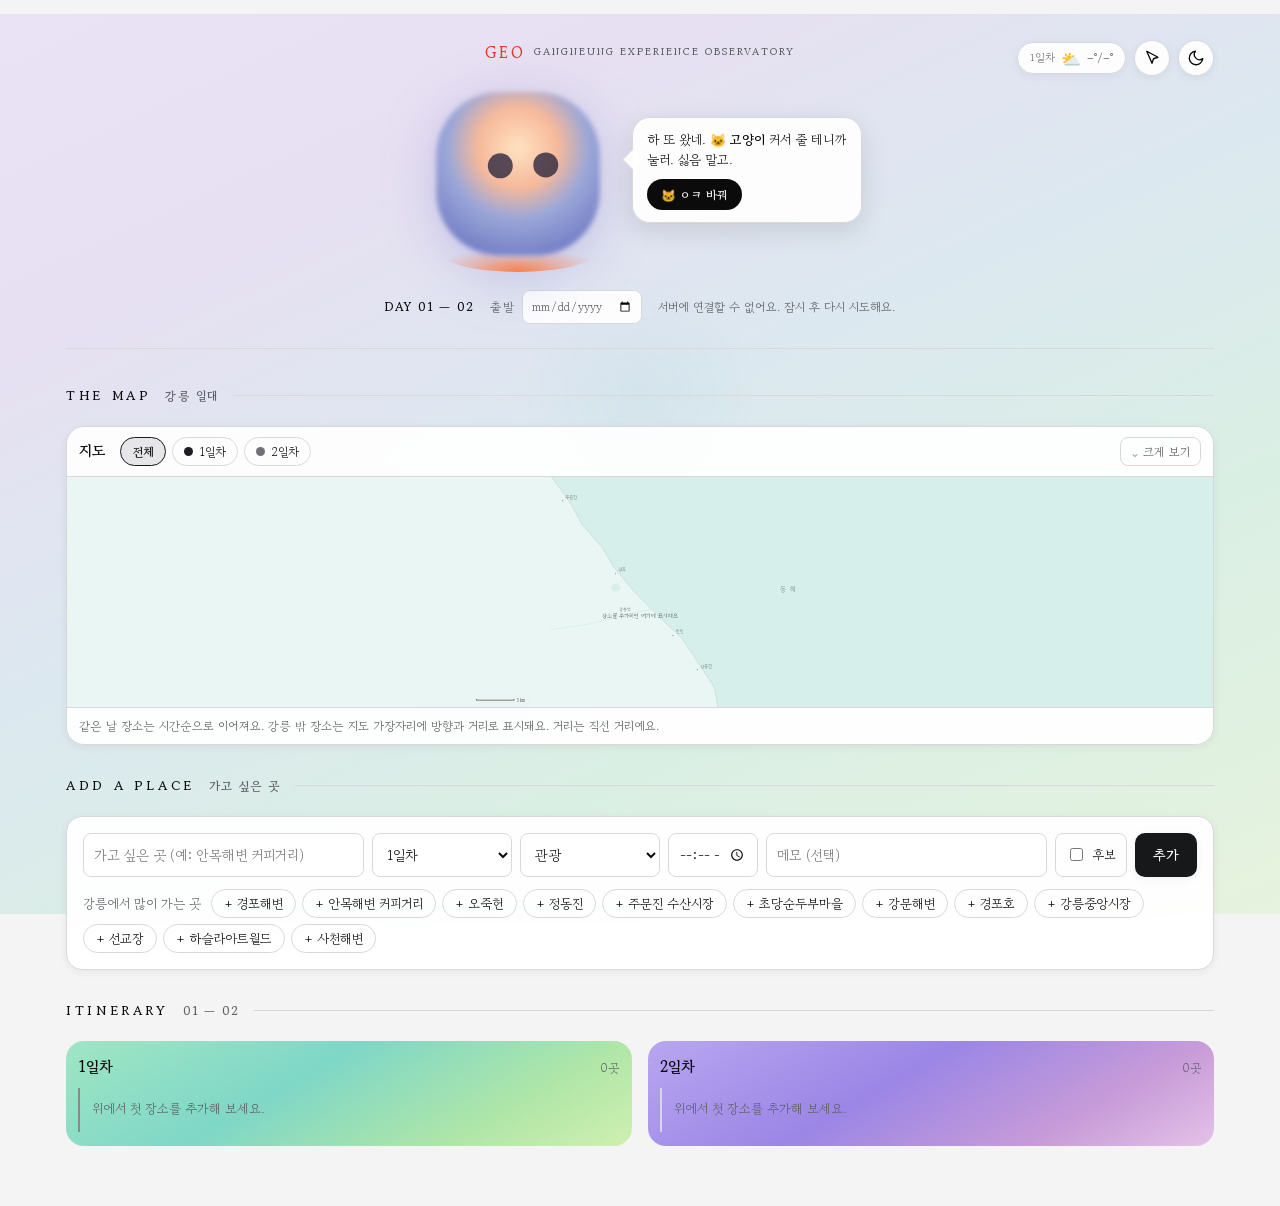
==== commit b5bec099: "강릉 v4.3: 키로 성격 - 시크하고 틱틱대는 말투(멘트 랜덤), 클릭시 투덜 반응" ====
--- a/gangneung/index.html
+++ b/gangneung/index.html
@@ -691,18 +691,34 @@
   });
   document.addEventListener("click",e=>{if(!pick.hidden&&!pick.contains(e.target)&&e.target!==btn&&!btn.contains(e.target))pick.hidden=true;});
 
-  // 키로 말풍선 퀘스트 — 들어올 때마다 키로 옆에 둥둥
+  // 키로 말풍선 퀘스트 — 시크하고 틱틱대는 톤, 멘트 랜덤
   const quest=document.getElementById("curQuest"),qText=document.getElementById("curQuestText"),qBtn=document.getElementById("curQuestBtn");
   if(quest){
+    const pick=a=>a[Math.floor(Math.random()*a.length)];
+    // 추천 멘트 (지금 커서 cur, 추천 other 를 받음) — 무심·틱틱
+    const ASK=[
+      (c,o)=>`...뭘 봐. 커서 <b>${c.emoji} ${c.label}</b>잖아. ${o.emoji} <b>${o.label}</b>로 바꾸든가 말든가.`,
+      (c,o)=>`굳이? 지금 <b>${c.emoji} ${c.label}</b>도 뭐... 그래도 ${o.emoji} <b>${o.label}</b>가 낫긴 해.`,
+      (c,o)=>`나 키로. 커서 <b>${c.emoji} ${c.label}</b>는 좀 그래. ${o.emoji} <b>${o.label}</b> 해, 그냥.`,
+      (c,o)=>`${c.emoji} ${c.label}? 흐음... 별로. ${o.emoji} <b>${o.label}</b>로 바꿔. 추천임.`,
+      (c,o)=>`하 또 왔네. ${o.emoji} <b>${o.label}</b> 커서 줄 테니까 눌러. 싫음 말고.`
+    ];
+    const DONE=[
+      (o)=>`거봐 ${o.emoji} <b>${o.label}</b>가 낫잖아. 움직여보든가.`,
+      (o)=>`${o.emoji} <b>${o.label}</b>. 됐지? 마우스나 흔들어봐.`,
+      (o)=>`바꿔줬다 ${o.emoji}. 고맙단 말은 됐고.`,
+      (o)=>`뭐 ${o.emoji} ${o.label}... 나쁘진 않네. 흥.`
+    ];
+    const BTN=["바꾸든가","ㅇㅋ 바꿔","...그래","눌러"];
     function recommend(){
       const cur=CURSOR.def(CURSOR.shape);
       const others=CURSOR.SHAPES.filter(s=>s.emoji&&s.id!==CURSOR.shape);
-      const pickOne=others[Math.floor(Math.random()*others.length)];
-      qText.innerHTML=`안녕, 나 <b>키로</b>야! 지금 네 커서는 <b>${cur.emoji} ${cur.label}</b>야. ${pickOne.emoji} <b>${pickOne.label}</b>로 바꿔볼래?`;
-      qBtn.textContent=`${pickOne.emoji} 바꾸기`;
-      qBtn.onclick=()=>{CURSOR.setShape(pickOne.id);sync();
-        qText.innerHTML=`좋아! <b>${pickOne.emoji} ${pickOne.label}</b> 커서로 바꿨어 ✨ 마우스를 움직여봐~`;
-        qBtn.textContent="다른 거 볼래?";qBtn.onclick=recommend;};
+      const o=pick(others);
+      qText.innerHTML=pick(ASK)(cur,o);
+      qBtn.textContent=`${o.emoji} ${pick(BTN)}`;
+      qBtn.onclick=()=>{CURSOR.setShape(o.id);sync();
+        qText.innerHTML=pick(DONE)(o);
+        qBtn.textContent="딴 거";qBtn.onclick=recommend;};
     }
     recommend();
     quest.hidden=false;
@@ -731,11 +747,14 @@
   function kick(){if(!raf)raf=requestAnimationFrame(render)}
   addEventListener("mousemove",e=>{tx=e.clientX;ty=e.clientY;kick()},{passive:true});
   addEventListener("touchmove",e=>{const t=e.touches[0];if(t){tx=t.clientX;ty=t.clientY;kick()}},{passive:true});
-  // 클릭 → 눈 깜빡(납작) + 민트 번짐
+  // 클릭 → 눈 깜빡 + 번짐 + 틱틱대는 한마디
+  const POKE=["...왜 눌러.","아 그만 좀.","뭐 어쩌라고 ㅋ","손 치워.","또 너야?","바쁘다 바빠.","…귀찮게.","한 번만 더 눌러봐."];
   box.addEventListener("click",()=>{
     eyes.forEach(e=>e.el.setAttribute("ry","2"));
     setTimeout(()=>eyes.forEach(e=>e.el.removeAttribute("ry")),150);
     if(INK){const r=box.getBoundingClientRect();const [x,y]=INK.toLocal(r.left+r.width/2,r.top+r.height/2);INK.splash(x,y,1.0,0)}
+    const q=document.getElementById("curQuest"),qt=document.getElementById("curQuestText");
+    if(q&&qt){q.hidden=false;qt.innerHTML=POKE[Math.floor(Math.random()*POKE.length)];}
   });
   render();
 })();
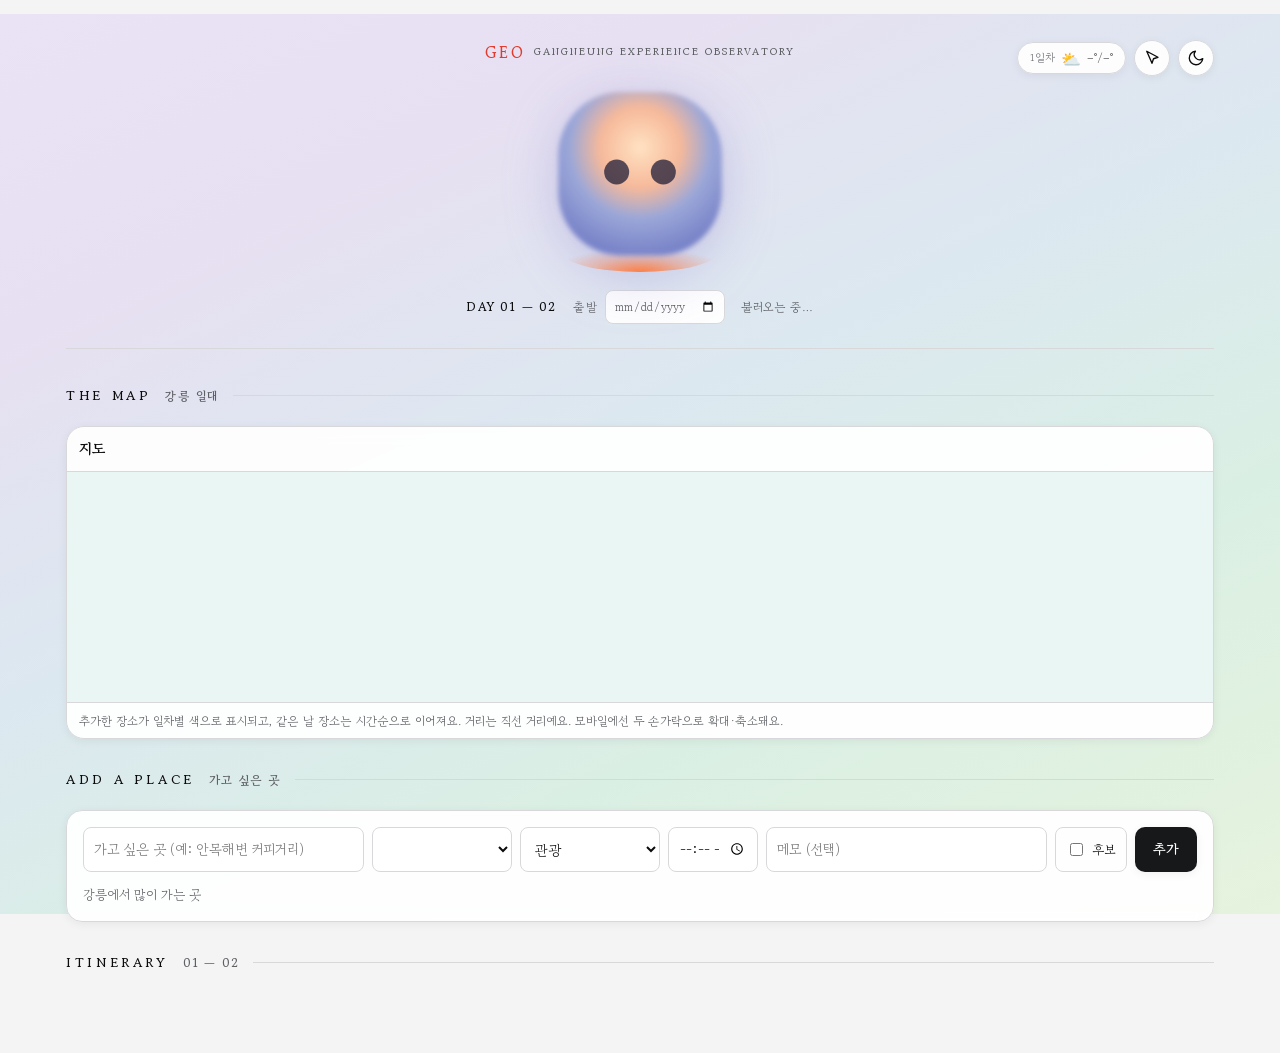
==== commit 9790f49f: "강릉 v4.4: 날씨 토스트 제거→키로 말풍선 통합, 엄마 잔소리(날씨·옷차림 먼저)→커서 얘기 순서" ====
--- a/gangneung/index.html
+++ b/gangneung/index.html
@@ -129,7 +129,8 @@
 .weather.loading .wx-tmr{display:none}
 .weather.loading{color:var(--muted)}
 
-/* 옷차림 말풍선 — 날씨 칩 바로 아래, 꼬리가 이모지를 가리킴 (칩은 안 가림) */
+/* (구) 옷차림 토스트는 키로 말풍선으로 통합 → 숨김 */
+.wx-pop{display:none!important}
 .weather{position:relative}
 .wx-pop{position:absolute;top:calc(100% + 11px);left:0;z-index:120;
   width:max-content;max-width:min(86vw,320px);display:flex;flex-direction:column;gap:10px;text-align:left;
@@ -691,38 +692,53 @@
   });
   document.addEventListener("click",e=>{if(!pick.hidden&&!pick.contains(e.target)&&e.target!==btn&&!btn.contains(e.target))pick.hidden=true;});
 
-  // 키로 말풍선 퀘스트 — 시크하고 틱틱대는 톤, 멘트 랜덤
+  // 키로 말풍선 — 엄마처럼: 먼저 날씨 잔소리 → 그다음 커서 얘기
   const quest=document.getElementById("curQuest"),qText=document.getElementById("curQuestText"),qBtn=document.getElementById("curQuestBtn");
-  if(quest){
-    const pick=a=>a[Math.floor(Math.random()*a.length)];
-    // 추천 멘트 (지금 커서 cur, 추천 other 를 받음) — 무심·틱틱
-    const ASK=[
-      (c,o)=>`...뭘 봐. 커서 <b>${c.emoji} ${c.label}</b>잖아. ${o.emoji} <b>${o.label}</b>로 바꾸든가 말든가.`,
-      (c,o)=>`굳이? 지금 <b>${c.emoji} ${c.label}</b>도 뭐... 그래도 ${o.emoji} <b>${o.label}</b>가 낫긴 해.`,
-      (c,o)=>`나 키로. 커서 <b>${c.emoji} ${c.label}</b>는 좀 그래. ${o.emoji} <b>${o.label}</b> 해, 그냥.`,
-      (c,o)=>`${c.emoji} ${c.label}? 흐음... 별로. ${o.emoji} <b>${o.label}</b>로 바꿔. 추천임.`,
-      (c,o)=>`하 또 왔네. ${o.emoji} <b>${o.label}</b> 커서 줄 테니까 눌러. 싫음 말고.`
-    ];
-    const DONE=[
-      (o)=>`거봐 ${o.emoji} <b>${o.label}</b>가 낫잖아. 움직여보든가.`,
-      (o)=>`${o.emoji} <b>${o.label}</b>. 됐지? 마우스나 흔들어봐.`,
-      (o)=>`바꿔줬다 ${o.emoji}. 고맙단 말은 됐고.`,
-      (o)=>`뭐 ${o.emoji} ${o.label}... 나쁘진 않네. 흥.`
-    ];
-    const BTN=["바꾸든가","ㅇㅋ 바꿔","...그래","눌러"];
-    function recommend(){
-      const cur=CURSOR.def(CURSOR.shape);
-      const others=CURSOR.SHAPES.filter(s=>s.emoji&&s.id!==CURSOR.shape);
-      const o=pick(others);
-      qText.innerHTML=pick(ASK)(cur,o);
-      qBtn.textContent=`${o.emoji} ${pick(BTN)}`;
-      qBtn.onclick=()=>{CURSOR.setShape(o.id);sync();
-        qText.innerHTML=pick(DONE)(o);
-        qBtn.textContent="딴 거";qBtn.onclick=recommend;};
+  const pick=a=>a[Math.floor(Math.random()*a.length)];
+  const ASK=[
+    (c,o)=>`...그리고 뭘 봐. 커서 <b>${c.emoji} ${c.label}</b>잖아. ${o.emoji} <b>${o.label}</b>로 바꾸든가 말든가.`,
+    (c,o)=>`아 커서. 지금 <b>${c.emoji} ${c.label}</b>도 뭐... 그래도 ${o.emoji} <b>${o.label}</b>가 낫긴 해.`,
+    (c,o)=>`커서 <b>${c.emoji} ${c.label}</b>는 좀 그렇다. ${o.emoji} <b>${o.label}</b> 해, 그냥.`,
+    (c,o)=>`${c.emoji} ${c.label}? 흐음 별로. ${o.emoji} <b>${o.label}</b>로 바꿔. 추천임.`
+  ];
+  const DONE=[
+    (o)=>`거봐 ${o.emoji} <b>${o.label}</b>가 낫잖아. 움직여보든가.`,
+    (o)=>`${o.emoji} <b>${o.label}</b>. 됐지? 마우스나 흔들어봐.`,
+    (o)=>`바꿔줬다 ${o.emoji}. 고맙단 말은 됐고.`
+  ];
+  const BTN=["바꾸든가","ㅇㅋ 바꿔","...그래","눌러"];
+  function toCursorTalk(){
+    if(!quest)return;
+    const cur=CURSOR.def(CURSOR.shape);
+    const others=CURSOR.SHAPES.filter(s=>s.emoji&&s.id!==CURSOR.shape);
+    const o=pick(others);
+    qText.innerHTML=pick(ASK)(cur,o);
+    qBtn.style.display="";qBtn.textContent=`${o.emoji} ${pick(BTN)}`;
+    qBtn.onclick=()=>{CURSOR.setShape(o.id);sync();qText.innerHTML=pick(DONE)(o);qBtn.textContent="딴 거";qBtn.onclick=toCursorTalk;};
+  }
+  // 날씨 잔소리부터
+  window.kiroSay=function(mode){
+    if(!quest)return;
+    quest.hidden=false;
+    const w=window.WEATHER;
+    if(mode==="weather"||!w){
+      if(w&&w.day1){
+        let html=`🧣 ${w.day1.nag}`;
+        if(w.day2)html+=`<br><br>그리고 ${w.day2.nag}`;
+        qText.innerHTML=html;
+        qBtn.style.display="";qBtn.textContent="알겠어 →";qBtn.onclick=toCursorTalk;
+      }else{
+        qText.innerHTML=`출발일부터 골라봐. 날씨 알려줄게, 뭐 입을지도.`;
+        qBtn.style.display="none";
+      }
+      return;
     }
-    recommend();
-    quest.hidden=false;
-  }
+    toCursorTalk();
+  };
+  window.kiroWeatherReady=function(){window.kiroSay("weather");};
+  // 날씨가 이미 준비됐으면 날씨부터, 아니면 잠깐 대기 멘트(날씨 오면 교체)
+  if(window.WEATHER){window.kiroSay("weather");}
+  else if(quest){quest.hidden=false;qText.innerHTML="잠깐, 날씨부터 보고 올게...";qBtn.style.display="none";}
 })();
 
 /* ---- 키로 마스코트: 점 눈이 마우스를 따라 움직임, 클릭하면 깜빡 + 번짐 ---- */
@@ -824,6 +840,23 @@
     if(snow) o[1]+=" 눈 소식 있어요. 미끄럼 방지 신발이 좋아요.";
     else if(rain) o[1]+=" 비 소식 있어요. 우산·방수 아우터 잊지 마세요.";
     return o;
+  }
+  // 엄마 잔소리 버전 (키로가 말함)
+  function nag(lbl,hi,code){
+    const rain=[51,53,55,56,57,61,63,65,66,67,80,81,82].includes(code);
+    const snow=[71,73,75,77,85,86].includes(code);
+    let t;
+    if(hi>=28) t=`${lbl} ${hi}도. 덥다고 반팔만 입지 말고 선크림 꼭 발라, 나중에 따가워도 난 몰라.`;
+    else if(hi>=23) t=`${lbl} ${hi}도. 딱 좋네. 그래도 바닷바람 분다, 얇은 거 하나 챙겨 가.`;
+    else if(hi>=20) t=`${lbl} ${hi}도. 긴팔이나 가디건 하나는 들고 가. 저녁엔 쌀쌀해.`;
+    else if(hi>=17) t=`${lbl} ${hi}도. 선선해. 니트에 자켓 걸쳐, 멋 부린다고 얇게 입지 말고.`;
+    else if(hi>=12) t=`${lbl} ${hi}도, 쌀쌀해. 니트 무조건 입고 코트 챙겨. 바닷가라 더 추워, 안 입으면 너 후회한다.`;
+    else if(hi>=8)  t=`${lbl} ${hi}도. 춥다 춥다. 코트에 목도리까지 해, 감기 걸리면 네 손해야.`;
+    else if(hi>=2)  t=`${lbl} ${hi}도. 많이 추워! 패딩에 장갑·목도리 다 챙겨. 멋은 무슨 멋이야.`;
+    else            t=`${lbl} ${hi}도. 강추위다. 롱패딩 입어 무조건. 안 입고 나가면 알아서 해.`;
+    if(snow) t+=" 눈 온다니까 미끄러운 신발 신지 말고.";
+    else if(rain) t+=" 비 온다니까 우산 꼭 챙겨, 또 맞고 다니지 말고.";
+    return t;
   }
   function closePop(){if(pop){clearTimeout(pop._t);pop.hidden=true}}
   function fmt(d){return d.getFullYear()+"-"+String(d.getMonth()+1).padStart(2,"0")+"-"+String(d.getDate()).padStart(2,"0");}
@@ -855,12 +888,17 @@
       const b=fill(1,tmEmo,tmT,popTmEmo,popTmTitle,popTmText,"2일차");
       el.title=`1일차 ${a?a.desc+" "+a.hi+"°/"+a.lo+"°":"-"} · 2일차 ${b?b.desc+" "+b.hi+"°/"+b.lo+"°":"-"}`;
       if(popSrc)popSrc.href="https://search.naver.com/search.naver?query="+encodeURIComponent("강릉 날씨 "+fmt(d1));
-      if(pop&&a){pop.hidden=false;clearTimeout(pop._t);pop._t=setTimeout(closePop,22000);}
+      // 키로 말풍선에서 쓸 '엄마 잔소리' 저장 + 알림
+      window.WEATHER={
+        day1:a?{hi:a.hi,lo:a.lo,desc:a.desc,nag:nag("1일차",a.hi,codes[0])}:null,
+        day2:b?{hi:b.hi,lo:b.lo,desc:b.desc,nag:nag("2일차",b.hi,codes[1])}:null
+      };
+      if(window.kiroWeatherReady)window.kiroWeatherReady();
       el.classList.remove("loading");
     }).catch(()=>{el.classList.remove("loading");if(tEl)tEl.textContent="날씨 못 받음";});
   };
-  // 날씨 칩을 누르면 옷차림 토스트 다시 띄움
-  el.addEventListener("click",()=>{if(pop&&popText.textContent){pop.hidden=false;clearTimeout(pop._t);pop._t=setTimeout(closePop,22000)}});
+  // 날씨 칩 누르면 키로가 날씨부터 다시 잔소리
+  el.addEventListener("click",()=>{if(window.kiroSay)window.kiroSay("weather");});
   const popX=document.getElementById("wxPopX");
   if(popX)popX.addEventListener("click",e=>{e.stopPropagation();closePop()});
   addEventListener("keydown",e=>{if(e.key==="Escape")closePop()});
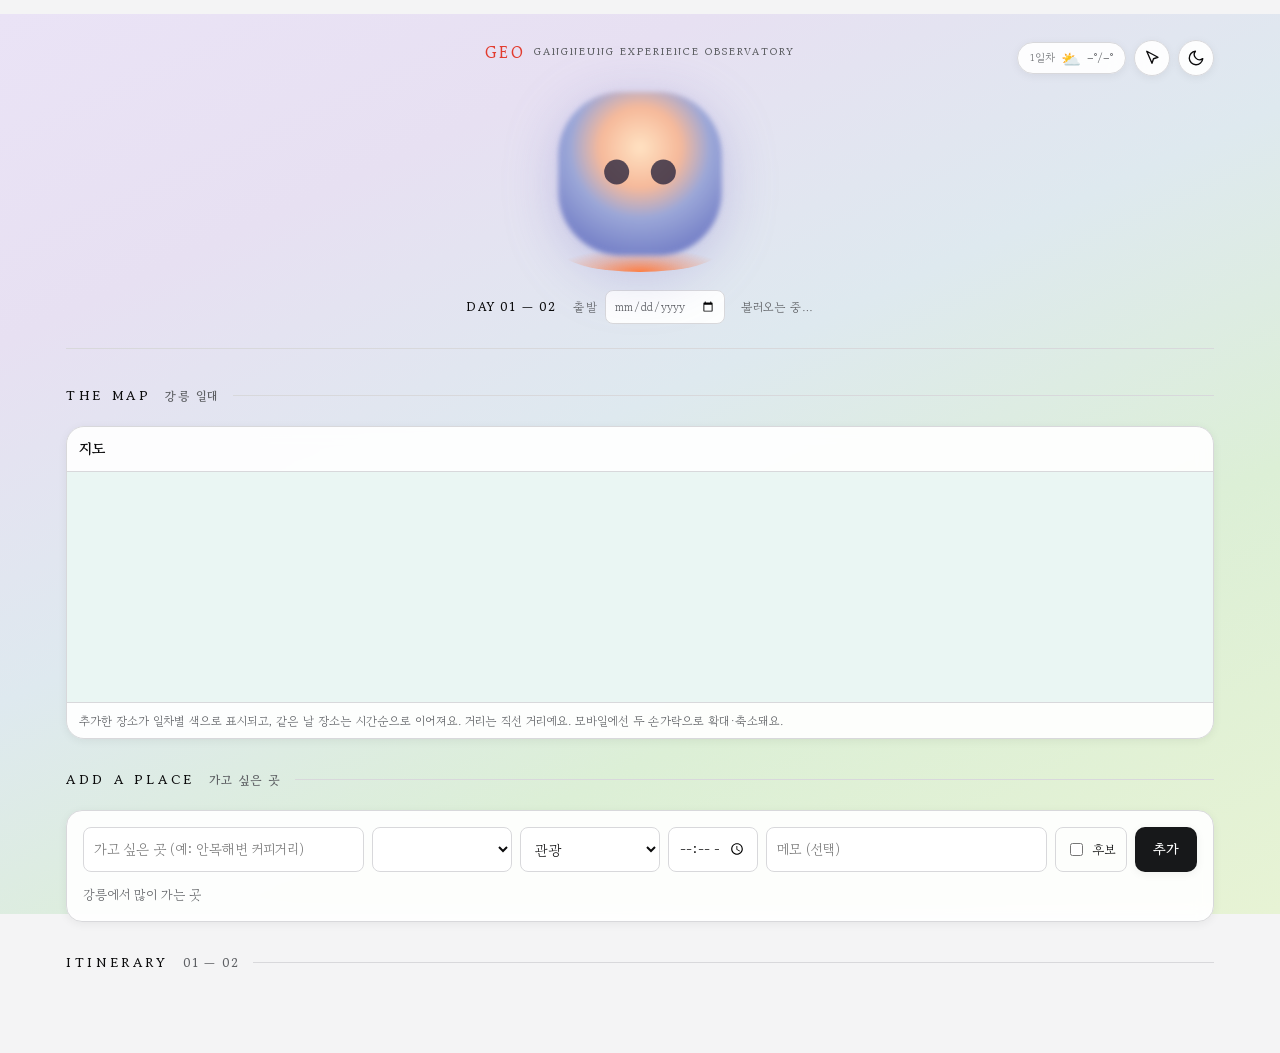
==== commit 2a4771b0: "강릉 v4.5: 지도 동선색=리스트색(연두/보라) 맞춤, 민트→연두, 배경·리스트 노이즈 질감, 일차 헤더 가운데정렬, 현재시각 NOW 마커 라인 위 이동" ====
--- a/gangneung/index.html
+++ b/gangneung/index.html
@@ -35,9 +35,10 @@
   /* 민트는 오직 배경 웨시용 (blot1). 전경 색으로는 안 씀 */
   --mint-bg:38,166,154;
   /* 동선(일차) — 농담만 다른 먹 톤 */
-  --d0:#B6B7BA; --d1:#1C1D20; --d2:#6F7175;
-  /* 레퍼런스 보라~민트 유동 그라데이션 (라이트: 파스텔) */
-  --grad:linear-gradient(155deg,#EAE3F6 0%,#E7E0F2 22%,#DCE8F0 46%,#DAEFE4 70%,#E6F3DE 100%);
+  /* 동선: 1일차 연두 / 2일차 보라 (리스트 배경과 맞춤) */
+  --d0:#B6B7BA; --d1:#5FA83C; --d2:#8A5CD8;
+  /* 레퍼런스 보라~연두 유동 그라데이션 (라이트: 파스텔) */
+  --grad:linear-gradient(155deg,#EAE3F6 0%,#E7E0F2 22%,#DEE9EF 46%,#DCEFD6 70%,#E7F3D4 100%);
   --ink-rgb:20,21,23;
   --blot1:38,166,154;   /* 배경 민트 웨시 (아주 옅게) */
   --blot2:226,59,46;    /* 빨강 (클릭 포인트) */
@@ -57,7 +58,7 @@
   --accent:#ECECEE; --accent-weak:#26272A;
   --red:#FF5648;
   --mint-bg:45,212,191;
-  --d0:#55575C; --d1:#ECECEE; --d2:#9A9CA1;
+  --d0:#55575C; --d1:#8FD46A; --d2:#B79BFF;
   --grad:linear-gradient(155deg,#1A1026 0%,#2A1E3C 30%,#2E2A44 52%,#223A36 78%,#2C4A36 100%);
   --ink-rgb:236,236,238;
   --blot1:45,212,191;
@@ -76,7 +77,7 @@
   --accent:#ECECEE; --accent-weak:#26272A;
   --red:#FF5648;
   --mint-bg:45,212,191;
-  --d0:#55575C; --d1:#ECECEE; --d2:#9A9CA1;
+  --d0:#55575C; --d1:#8FD46A; --d2:#B79BFF;
   --grad:linear-gradient(155deg,#1A1026 0%,#2A1E3C 30%,#2E2A44 52%,#223A36 78%,#2C4A36 100%);
   --ink-rgb:236,236,238;
   --blot1:45,212,191;
@@ -91,6 +92,10 @@
 body{background:var(--paper);background-image:var(--grad);background-attachment:fixed;color:var(--ink);font-family:var(--body);font-size:14px;line-height:1.62;-webkit-font-smoothing:antialiased;letter-spacing:0;position:relative;min-height:100vh;transition:background-color .4s ease,color .4s ease}
 /* 먹 번짐 캔버스: 가운데에서 계속 번지고, 마우스/터치에 반응 */
 #ink{position:fixed;inset:0;z-index:-1;width:100%;height:100%;pointer-events:none;opacity:.5}
+/* 전체 배경 노이즈 질감 */
+.grain{position:fixed;inset:0;z-index:-1;pointer-events:none;opacity:.07;mix-blend-mode:overlay;
+  background-image:url("data:image/svg+xml,%3Csvg xmlns='http://www.w3.org/2000/svg' width='160' height='160'%3E%3Cfilter id='g'%3E%3CfeTurbulence type='fractalNoise' baseFrequency='0.85' numOctaves='2' stitchTiles='stitch'/%3E%3C/filter%3E%3Crect width='100%25' height='100%25' filter='url(%23g)'/%3E%3C/svg%3E")}
+:root[data-theme="dark"] .grain{opacity:.1}
 .wrap{max-width:1180px;margin:0 auto;padding-left:max(16px,env(safe-area-inset-left,0px));padding-right:max(16px,env(safe-area-inset-right,0px));padding-block:26px 60px;display:flex;flex-direction:column;gap:20px}
 button,input,select,textarea{font:inherit;color:inherit}
 button{cursor:pointer}
@@ -202,25 +207,36 @@
 .board-label em{font-style:normal;font-family:var(--display);font-weight:700;font-size:12px;letter-spacing:.1em;color:var(--muted)}
 .board{display:grid;grid-template-columns:1fr 1fr;gap:16px;align-items:start}
 .day{display:flex;flex-direction:column;gap:8px;min-width:0;border-radius:18px;padding:14px 12px;position:relative;overflow:hidden}
-/* 1일차 민트코어 / 2일차 보라코어 배경 그라데이션 (진하게) */
-.day[data-day="1"]{background:linear-gradient(150deg,#9FE6C4 0%,#7FD7C7 40%,#AFE6A8 75%,#CFF0B0 100%)}
-.day[data-day="2"]{background:linear-gradient(150deg,#B9A6F0 0%,#9B86E6 42%,#C79BD8 75%,#E4C2E8 100%)}
-:root[data-theme="dark"] .day[data-day="1"]{background:linear-gradient(150deg,#114A3A 0%,#155A44 45%,#1E5A3A 100%)}
+/* 1일차 연두코어 / 2일차 보라코어 배경 그라데이션 + 노이즈 질감 */
+.day[data-day="1"]{background:linear-gradient(150deg,#B6E88C 0%,#A6E08A 38%,#C4EC98 72%,#D8F0A6 100%)}
+.day[data-day="2"]{background:linear-gradient(150deg,#BBA6F0 0%,#9E88E6 42%,#C79BDC 75%,#E6C6EA 100%)}
+:root[data-theme="dark"] .day[data-day="1"]{background:linear-gradient(150deg,#2A4A1E 0%,#335A26 45%,#2C5424 100%)}
 :root[data-theme="dark"] .day[data-day="2"]{background:linear-gradient(150deg,#2E1F55 0%,#3A2A66 45%,#48306E 100%)}
-.day h2{font-family:var(--display);font-weight:800;font-size:15px;margin:0;display:flex;align-items:baseline;gap:8px;letter-spacing:.01em}
-.day h2 .date{font-family:var(--body);font-size:12px;color:var(--muted);font-weight:500;letter-spacing:.02em}
-.day h2 .n{margin-left:auto;font-family:var(--body);font-size:12px;color:var(--muted);font-variant-numeric:tabular-nums;font-weight:500}
+/* 노이즈 질감 오버레이 (리스트 카드 영역) */
+.day::after{content:"";position:absolute;inset:0;pointer-events:none;opacity:.5;mix-blend-mode:overlay;
+  background-image:url("data:image/svg+xml,%3Csvg xmlns='http://www.w3.org/2000/svg' width='120' height='120'%3E%3Cfilter id='n'%3E%3CfeTurbulence type='fractalNoise' baseFrequency='0.9' numOctaves='2' stitchTiles='stitch'/%3E%3C/filter%3E%3Crect width='100%25' height='100%25' filter='url(%23n)' opacity='0.5'/%3E%3C/svg%3E")}
+.day h2{font-family:var(--display);font-weight:800;font-size:16px;margin:0 0 2px;display:flex;align-items:center;justify-content:center;gap:8px;letter-spacing:.01em;text-align:center;position:relative;z-index:1}
+.day h2 .date{font-family:var(--body);font-size:12px;color:var(--ink);opacity:.72;font-weight:600;letter-spacing:.02em}
+.day h2 .n{font-family:var(--body);font-size:11px;color:var(--ink);opacity:.6;font-variant-numeric:tabular-nums;font-weight:600;border:1px solid color-mix(in srgb,var(--ink) 20%,transparent);border-radius:999px;padding:1px 8px}
 .day.undecided h2{color:var(--muted)}
-.list{display:flex;flex-direction:column;gap:6px;border-left:2px solid var(--line);padding-left:12px;min-height:44px}
+.list{display:flex;flex-direction:column;gap:6px;border-left:2px solid var(--line);padding-left:12px;min-height:44px;position:relative;z-index:1}
 .empty{font-size:13px;color:var(--muted);padding:10px 0}
-
-.card{background:var(--surface);backdrop-filter:blur(6px);-webkit-backdrop-filter:blur(6px);border:1px solid var(--line);border-radius:14px;min-width:0;transition:border-color .2s,box-shadow .2s,transform .2s}
+/* 지금 시각 마커: 왼쪽 라인 위에서 움직이는 볼드 점 */
+.now-dot{position:absolute;left:-7px;width:12px;height:12px;border-radius:50%;background:var(--ink);
+  border:2px solid var(--surface);box-shadow:0 0 0 3px color-mix(in srgb,var(--ink) 22%,transparent);
+  transition:top .6s ease;z-index:3}
+.now-dot::after{content:"NOW";position:absolute;left:16px;top:50%;transform:translateY(-50%);
+  font-family:var(--display);font-weight:800;font-size:9px;letter-spacing:.14em;color:var(--ink);
+  background:var(--surface);border-radius:6px;padding:1px 5px;white-space:nowrap;box-shadow:var(--shadow-sm)}
+
+.card{background:var(--surface);backdrop-filter:blur(6px);-webkit-backdrop-filter:blur(6px);border:1px solid var(--line);border-radius:14px;min-width:0;transition:border-color .2s,box-shadow .2s,transform .2s;position:relative;z-index:1}
 .card:hover{box-shadow:var(--shadow-md);transform:translateY(-1px);border-color:color-mix(in srgb,var(--ink) 28%,var(--line))}
 .card.open{border-color:var(--ink);box-shadow:var(--shadow-md)}
-/* 1일차·2일차 타임라인 — 먹 농담만 다르게 */
-.day[data-day="1"] .list{border-left-color:color-mix(in srgb,var(--ink) 38%,var(--line))}
-.day[data-day="2"] .list{border-left-color:var(--line)}
-.day[data-day="1"] h2 .n,.day[data-day="2"] h2 .n{color:var(--muted)}
+/* 1일차 연두 / 2일차 보라 타임라인 선 */
+.day[data-day="1"] .list{border-left-color:color-mix(in srgb,var(--d1) 70%,var(--line))}
+.day[data-day="2"] .list{border-left-color:color-mix(in srgb,var(--d2) 70%,var(--line))}
+.day[data-day="1"] .now-dot{background:var(--d1)}
+.day[data-day="2"] .now-dot{background:var(--d2)}
 .row{display:flex;align-items:flex-start;gap:8px;padding:7px 10px;width:100%;background:none;border:0;text-align:left}
 .time{font-variant-numeric:tabular-nums;font-size:12px;color:var(--muted);width:38px;flex:none;padding-top:2px}
 .main{flex:1;min-width:0}
@@ -377,6 +393,7 @@
 <body>
 
 <canvas id="ink" aria-hidden="true"></canvas>
+<div class="grain" aria-hidden="true"></div>
 
 <svg id="line-cursor" aria-hidden="true"><polyline id="lcLine" points=""></polyline><circle id="lcHead" r="3.5" cx="-10" cy="-10"></circle></svg>
 <div id="emo-cursor" aria-hidden="true"></div>
@@ -1000,7 +1017,32 @@
   }).join("");
   renderIdeas();
   renderMap();
-}
+  updateNow();
+}
+// 지금 시각 마커: 오늘에 해당하는 일차 리스트에 'NOW' 점을 시간 비율로 배치
+function updateNow(){
+  document.querySelectorAll(".now-dot").forEach(n=>n.remove());
+  if(!trip.start)return;
+  const now=new Date();
+  for(let d=1;d<=2;d++){
+    const x=new Date(trip.start+"T00:00:00");if(isNaN(x))return;
+    x.setDate(x.getDate()+d-1);
+    // 그 일차가 '오늘'인지
+    if(x.getFullYear()!==now.getFullYear()||x.getMonth()!==now.getMonth()||x.getDate()!==now.getDate())continue;
+    const sec=$(`#board .day[data-day="${d}"]`);if(!sec)continue;
+    const list=sec.querySelector(".list");if(!list)continue;
+    // 그날 일정 시간 범위 (없으면 08:00~22:00)
+    const times=places.filter(p=>clampDay(p.day)===d&&p.time).map(p=>{const[hh,mm]=p.time.split(":").map(Number);return hh*60+mm;}).sort((a,b)=>a-b);
+    const startM=times.length?Math.min(times[0]-30,8*60):8*60;
+    const endM=times.length?Math.max(times[times.length-1]+60,14*60):22*60;
+    const nowM=now.getHours()*60+now.getMinutes();
+    const ratio=Math.max(0,Math.min(1,(nowM-startM)/(endM-startM)));
+    const dot=document.createElement("div");dot.className="now-dot";
+    dot.style.top=`calc(${(ratio*100).toFixed(1)}% - 6px)`;
+    list.appendChild(dot);
+  }
+}
+setInterval(updateNow,60000);
 const effDay=p=>clampDay(p.day);
 function routeStops(d){return places.filter(p=>effDay(p)===d&&!p.cand&&okCoord(p.lat,p.lng)).sort((a,b)=>sortKey(a)<sortKey(b)?-1:1)}
 function dayStops(d){return places.filter(p=>effDay(p)===d&&!isStay(p)&&!p.cand&&okCoord(p.lat,p.lng)).sort((a,b)=>sortKey(a)<sortKey(b)?-1:1)}
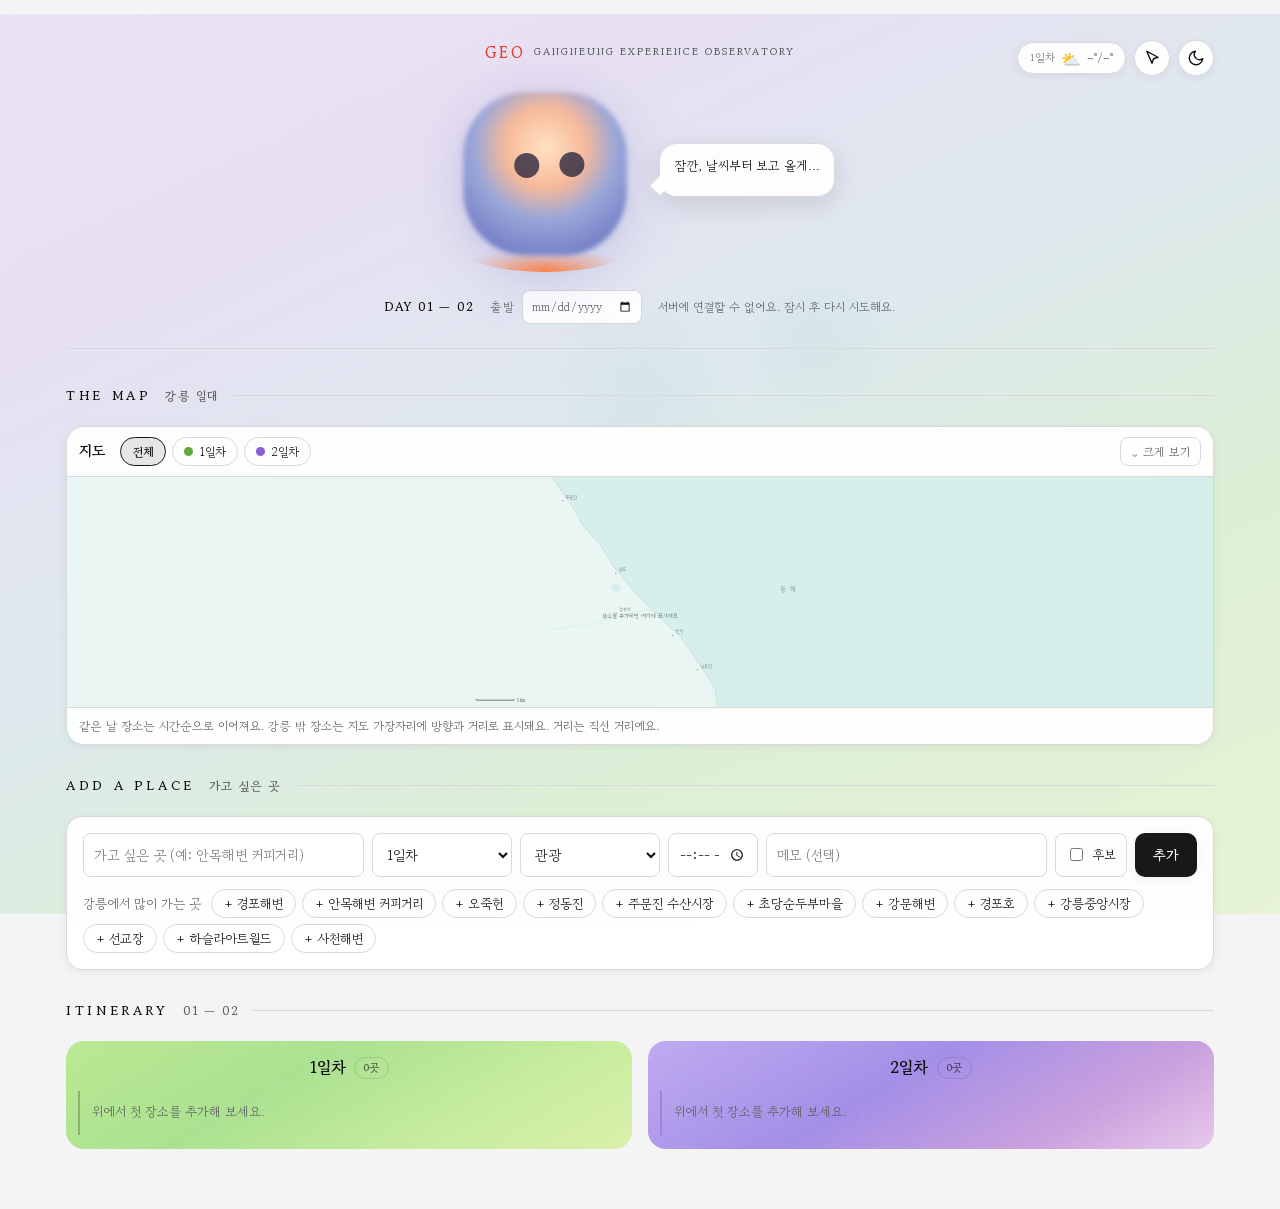
==== commit 06e9969e: "강릉 v4.7(핫픽스): 중복 선언 pick→randPick로 수정 (SyntaxError로 전체 화면 안 뜨던 문제 해결) + window.trip TDZ 방어" ====
--- a/gangneung/index.html
+++ b/gangneung/index.html
@@ -457,7 +457,7 @@
     <p class="eyebrow"><span class="geo">GEO</span><span class="geo-full">Gangneung Experience Observatory</span></p>
 
     <div class="kiro-row">
-    <div class="kiro" id="kiro" aria-label="키로 마스코트">
+    <div class="kiro" id="kiro" aria-label="지야호 마스코트">
       <svg viewBox="0 0 240 240" role="img" aria-hidden="true">
         <defs>
           <!-- 몽환 발광 그라데이션: 위 살구빛 → 가운데 블루/퍼플 → 아래 오렌지 -->
@@ -711,7 +711,7 @@
 
   // 키로 말풍선 — 엄마처럼: 먼저 날씨 잔소리 → 그다음 커서 얘기
   const quest=document.getElementById("curQuest"),qText=document.getElementById("curQuestText"),qBtn=document.getElementById("curQuestBtn");
-  const pick=a=>a[Math.floor(Math.random()*a.length)];
+  const randPick=a=>a[Math.floor(Math.random()*a.length)];
   const ASK=[
     (c,o)=>`...그리고 뭘 봐. 커서 <b>${c.emoji} ${c.label}</b>잖아. ${o.emoji} <b>${o.label}</b>로 바꾸든가 말든가.`,
     (c,o)=>`아 커서. 지금 <b>${c.emoji} ${c.label}</b>도 뭐... 그래도 ${o.emoji} <b>${o.label}</b>가 낫긴 해.`,
@@ -728,10 +728,10 @@
     if(!quest)return;
     const cur=CURSOR.def(CURSOR.shape);
     const others=CURSOR.SHAPES.filter(s=>s.emoji&&s.id!==CURSOR.shape);
-    const o=pick(others);
-    qText.innerHTML=pick(ASK)(cur,o);
-    qBtn.style.display="";qBtn.textContent=`${o.emoji} ${pick(BTN)}`;
-    qBtn.onclick=()=>{CURSOR.setShape(o.id);sync();qText.innerHTML=pick(DONE)(o);qBtn.textContent="딴 거";qBtn.onclick=toCursorTalk;};
+    const o=randPick(others);
+    qText.innerHTML=randPick(ASK)(cur,o);
+    qBtn.style.display="";qBtn.textContent=`${o.emoji} ${randPick(BTN)}`;
+    qBtn.onclick=()=>{CURSOR.setShape(o.id);sync();qText.innerHTML=randPick(DONE)(o);qBtn.textContent="딴 거";qBtn.onclick=toCursorTalk;};
   }
   // 날씨 잔소리부터
   window.kiroSay=function(mode){
@@ -740,12 +740,12 @@
     const w=window.WEATHER;
     if(mode==="weather"||!w){
       if(w&&w.day1){
-        let html=`🧣 ${w.day1.nag}`;
+        let html=`나 <b>지야호</b>야. 잔소리 좀 할게.<br>🧣 ${w.day1.nag}`;
         if(w.day2)html+=`<br><br>그리고 ${w.day2.nag}`;
         qText.innerHTML=html;
         qBtn.style.display="";qBtn.textContent="알겠어 →";qBtn.onclick=toCursorTalk;
       }else{
-        qText.innerHTML=`출발일부터 골라봐. 날씨 알려줄게, 뭐 입을지도.`;
+        qText.innerHTML=`나 <b>지야호</b>야. 출발일부터 골라봐. 날씨 알려줄게, 뭐 입을지도.`;
         qBtn.style.display="none";
       }
       return;
@@ -919,8 +919,8 @@
   const popX=document.getElementById("wxPopX");
   if(popX)popX.addEventListener("click",e=>{e.stopPropagation();closePop()});
   addEventListener("keydown",e=>{if(e.key==="Escape")closePop()});
-  // trip.start가 이미 있으면 바로, 없으면 로딩 상태 유지(trip 로드 후 호출됨)
-  if(window.trip&&trip.start)loadWeather();
+  // trip.start가 이미 있으면 바로 (let trip은 아래에서 선언되므로 window.trip로만 접근)
+  if(window.trip&&window.trip.start)loadWeather();
 })();
 
 const IDEAS=[["경포해변","관광"],["안목해변 커피거리","카페"],["오죽헌","관광"],["정동진","관광"],["주문진 수산시장","맛집"],["초당순두부마을","맛집"],["강문해변","관광"],["경포호","관광"],["강릉중앙시장","맛집"],["선교장","관광"],["하슬라아트월드","관광"],["사천해변","관광"]];
@@ -1017,7 +1017,7 @@
   }).join("");
   renderIdeas();
   renderMap();
-  updateNow();
+  try{updateNow();}catch(e){}
 }
 // 지금 시각 마커: 오늘에 해당하는 일차 리스트에 'NOW' 점을 시간 비율로 배치
 function updateNow(){
@@ -1042,7 +1042,7 @@
     list.appendChild(dot);
   }
 }
-setInterval(updateNow,60000);
+setInterval(()=>{try{updateNow();}catch(e){}},60000);
 const effDay=p=>clampDay(p.day);
 function routeStops(d){return places.filter(p=>effDay(p)===d&&!p.cand&&okCoord(p.lat,p.lng)).sort((a,b)=>sortKey(a)<sortKey(b)?-1:1)}
 function dayStops(d){return places.filter(p=>effDay(p)===d&&!isStay(p)&&!p.cand&&okCoord(p.lat,p.lng)).sort((a,b)=>sortKey(a)<sortKey(b)?-1:1)}
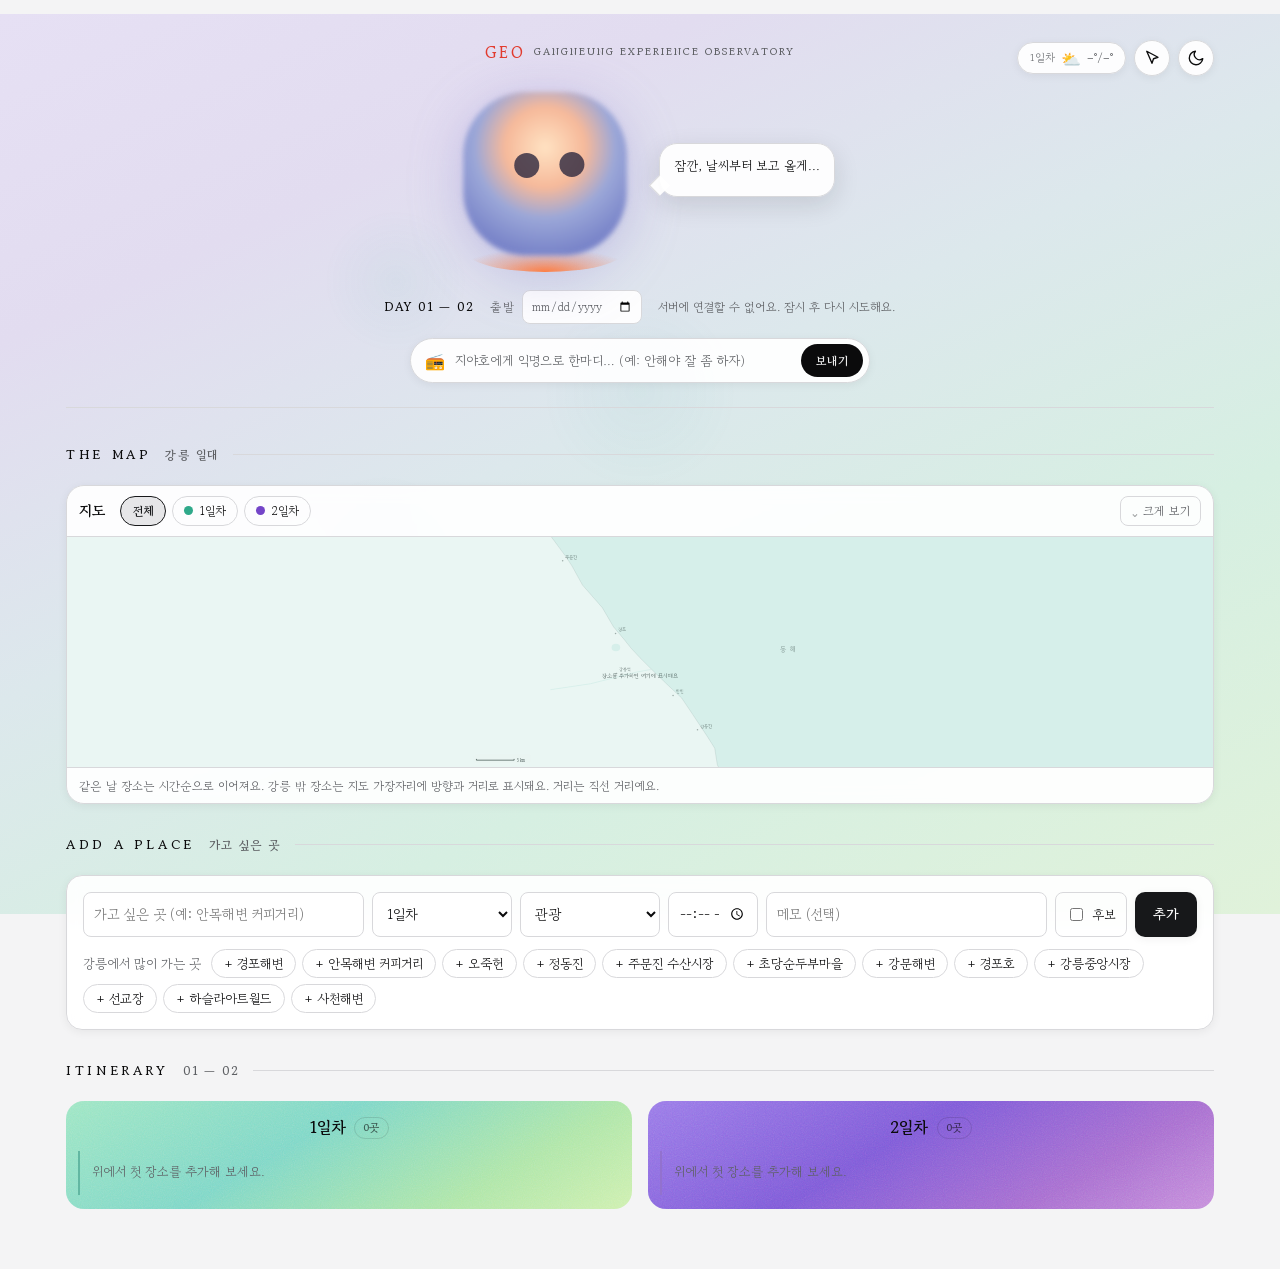
==== commit 633fc380: "강릉 v4.8: 1일차 민트 복귀·2일차 진보라, 익명 무전기(지야호가 익명 메시지 전달) + messages 테이블 SQL" ====
--- a/gangneung/index.html
+++ b/gangneung/index.html
@@ -35,10 +35,10 @@
   /* 민트는 오직 배경 웨시용 (blot1). 전경 색으로는 안 씀 */
   --mint-bg:38,166,154;
   /* 동선(일차) — 농담만 다른 먹 톤 */
-  /* 동선: 1일차 연두 / 2일차 보라 (리스트 배경과 맞춤) */
-  --d0:#B6B7BA; --d1:#5FA83C; --d2:#8A5CD8;
-  /* 레퍼런스 보라~연두 유동 그라데이션 (라이트: 파스텔) */
-  --grad:linear-gradient(155deg,#EAE3F6 0%,#E7E0F2 22%,#DEE9EF 46%,#DCEFD6 70%,#E7F3D4 100%);
+  /* 동선: 1일차 민트 / 2일차 진보라 (리스트 배경과 맞춤) */
+  --d0:#B6B7BA; --d1:#2FA98A; --d2:#7445C8;
+  /* 레퍼런스 보라~민트 유동 그라데이션 (라이트: 파스텔) */
+  --grad:linear-gradient(155deg,#E6E0F4 0%,#E2DCF0 22%,#DCE8EC 46%,#D6EFE2 70%,#E0F2DA 100%);
   --ink-rgb:20,21,23;
   --blot1:38,166,154;   /* 배경 민트 웨시 (아주 옅게) */
   --blot2:226,59,46;    /* 빨강 (클릭 포인트) */
@@ -58,7 +58,7 @@
   --accent:#ECECEE; --accent-weak:#26272A;
   --red:#FF5648;
   --mint-bg:45,212,191;
-  --d0:#55575C; --d1:#8FD46A; --d2:#B79BFF;
+  --d0:#55575C; --d1:#4FD6B0; --d2:#A782FF;
   --grad:linear-gradient(155deg,#1A1026 0%,#2A1E3C 30%,#2E2A44 52%,#223A36 78%,#2C4A36 100%);
   --ink-rgb:236,236,238;
   --blot1:45,212,191;
@@ -77,7 +77,7 @@
   --accent:#ECECEE; --accent-weak:#26272A;
   --red:#FF5648;
   --mint-bg:45,212,191;
-  --d0:#55575C; --d1:#8FD46A; --d2:#B79BFF;
+  --d0:#55575C; --d1:#4FD6B0; --d2:#A782FF;
   --grad:linear-gradient(155deg,#1A1026 0%,#2A1E3C 30%,#2E2A44 52%,#223A36 78%,#2C4A36 100%);
   --ink-rgb:236,236,238;
   --blot1:45,212,191;
@@ -121,6 +121,15 @@
 .dateline label{display:inline-flex;align-items:center;gap:7px;letter-spacing:.08em}
 .dateline input{background:var(--surface);border:1px solid var(--line);border-radius:8px;padding:5px 8px}
 .status{font-size:12px;color:var(--muted)}
+/* 익명 무전기 */
+.radio{display:flex;align-items:center;gap:8px;margin-top:14px;width:min(100%,460px);
+  background:var(--surface);border:1px solid var(--line);border-radius:999px;padding:5px 6px 5px 14px;box-shadow:var(--shadow-sm)}
+.radio-ico{font-size:16px;line-height:1;flex:none}
+.radio input{flex:1;min-width:0;background:none;border:0;outline:none;font-size:13px;color:var(--ink)}
+.radio input::placeholder{color:var(--muted)}
+.radio button{flex:none;background:var(--ink);color:var(--surface);border:0;border-radius:999px;padding:7px 15px;font-size:12px;font-weight:700;white-space:nowrap}
+.radio button:disabled{opacity:.5}
+@media (max-width:600px){.radio input{font-size:16px}}
 /* 메타: 오른쪽 상단 */
 .meta{position:absolute;top:14px;right:0;display:flex;align-items:center;gap:8px;z-index:5}
 .weather{display:inline-flex;align-items:center;gap:10px;background:var(--surface);backdrop-filter:blur(8px);-webkit-backdrop-filter:blur(8px);border:1px solid var(--line);border-radius:999px;padding:5px 12px;font-size:12px;color:var(--ink);box-shadow:var(--shadow-sm);white-space:nowrap}
@@ -207,11 +216,11 @@
 .board-label em{font-style:normal;font-family:var(--display);font-weight:700;font-size:12px;letter-spacing:.1em;color:var(--muted)}
 .board{display:grid;grid-template-columns:1fr 1fr;gap:16px;align-items:start}
 .day{display:flex;flex-direction:column;gap:8px;min-width:0;border-radius:18px;padding:14px 12px;position:relative;overflow:hidden}
-/* 1일차 연두코어 / 2일차 보라코어 배경 그라데이션 + 노이즈 질감 */
-.day[data-day="1"]{background:linear-gradient(150deg,#B6E88C 0%,#A6E08A 38%,#C4EC98 72%,#D8F0A6 100%)}
-.day[data-day="2"]{background:linear-gradient(150deg,#BBA6F0 0%,#9E88E6 42%,#C79BDC 75%,#E6C6EA 100%)}
-:root[data-theme="dark"] .day[data-day="1"]{background:linear-gradient(150deg,#2A4A1E 0%,#335A26 45%,#2C5424 100%)}
-:root[data-theme="dark"] .day[data-day="2"]{background:linear-gradient(150deg,#2E1F55 0%,#3A2A66 45%,#48306E 100%)}
+/* 1일차 민트코어 / 2일차 진한 보라코어 배경 그라데이션 + 노이즈 질감 */
+.day[data-day="1"]{background:linear-gradient(150deg,#9FE6C4 0%,#7FD7C7 40%,#AFE6A8 75%,#CFF0B0 100%)}
+.day[data-day="2"]{background:linear-gradient(150deg,#9A7BE8 0%,#7E5CD8 42%,#A86FD0 75%,#C78FDC 100%)}
+:root[data-theme="dark"] .day[data-day="1"]{background:linear-gradient(150deg,#114A3A 0%,#155A44 45%,#1E5A3A 100%)}
+:root[data-theme="dark"] .day[data-day="2"]{background:linear-gradient(150deg,#2A1860 0%,#381F7A 45%,#4A2A86 100%)}
 /* 노이즈 질감 오버레이 (리스트 카드 영역) */
 .day::after{content:"";position:absolute;inset:0;pointer-events:none;opacity:.5;mix-blend-mode:overlay;
   background-image:url("data:image/svg+xml,%3Csvg xmlns='http://www.w3.org/2000/svg' width='120' height='120'%3E%3Cfilter id='n'%3E%3CfeTurbulence type='fractalNoise' baseFrequency='0.9' numOctaves='2' stitchTiles='stitch'/%3E%3C/filter%3E%3Crect width='100%25' height='100%25' filter='url(%23n)' opacity='0.5'/%3E%3C/svg%3E")}
@@ -494,6 +503,12 @@
       <label for="start">출발 <input type="date" id="start"></label>
       <span class="status" id="status">불러오는 중…</span>
     </div>
+    <!-- 익명 무전기: 지야호에게 익명 메시지 -->
+    <form class="radio" id="radioForm" autocomplete="off">
+      <span class="radio-ico" aria-hidden="true">📻</span>
+      <input id="radioInput" maxlength="60" placeholder="지야호에게 익명으로 한마디… (예: 안해야 잘 좀 하자)">
+      <button type="submit" id="radioBtn">보내기</button>
+    </form>
   </header>
 
   <p class="board-label"><span>THE MAP</span><em>강릉 일대</em></p>
@@ -1438,6 +1453,43 @@
     render();
   });
   await refresh();startPolling();
+
+  // ---- 익명 무전기: 지야호가 익명 메시지를 전달 ----
+  (function(){
+    const form=$("#radioForm"),inp=$("#radioInput"),btn=$("#radioBtn");
+    if(!form)return;
+    let lastId=null,primed=false;
+    function announce(text){
+      const q=document.getElementById("curQuest"),qt=document.getElementById("curQuestText"),qb=document.getElementById("curQuestBtn");
+      if(!q||!qt)return;
+      q.hidden=false;
+      qt.innerHTML=`📻 <b>익명이</b>가 그러는데… "${esc(text)}"`;
+      if(qb){qb.style.display="none";}
+    }
+    async function poll(){
+      try{
+        const rows=await sb("GET","/messages?select=id,text&order=id.desc&limit=1");
+        const row=rows&&rows[0];
+        if(!row)return;
+        if(!primed){lastId=row.id;primed=true;return;} // 처음엔 과거 메시지 안 띄움
+        if(row.id!==lastId){lastId=row.id;announce(row.text);}
+      }catch(e){/* messages 테이블 없으면 조용히 무시 */}
+    }
+    form.addEventListener("submit",async e=>{
+      e.preventDefault();
+      const text=(inp.value||"").trim();if(!text)return;
+      btn.disabled=true;
+      try{
+        await sb("POST","/messages",{text},{Prefer:"return=representation"});
+        inp.value="";
+        await poll(); // 바로 반영
+      }catch(err){
+        announce(text); // 서버에 테이블이 없더라도 최소한 내 화면엔 전달
+      }finally{btn.disabled=false;}
+    });
+    poll();                 // 기준점 잡기(과거 건 안 띄움)
+    setInterval(poll,5000); // 5초마다 새 익명 메시지 확인
+  })();
 })();
 </script>
 </body>
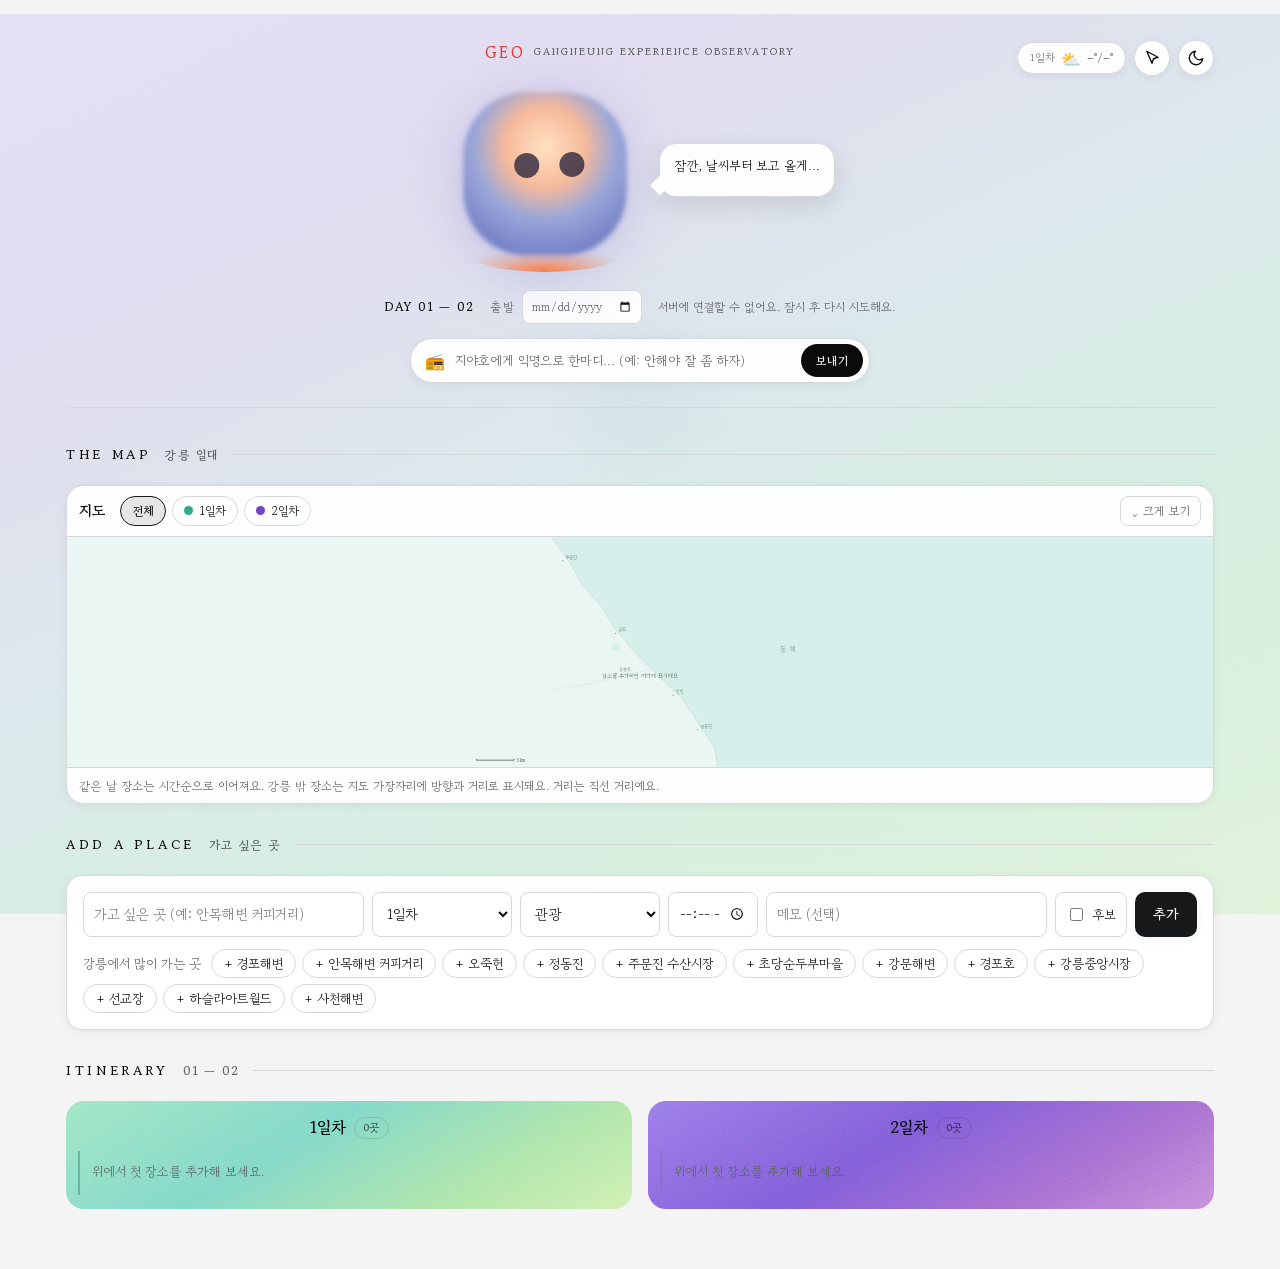
==== commit fc733b23: "강릉 v4.9: 무전기 멘트 '익명이가 그러는데' → '무전기 발동:'" ====
--- a/gangneung/index.html
+++ b/gangneung/index.html
@@ -1463,7 +1463,7 @@
       const q=document.getElementById("curQuest"),qt=document.getElementById("curQuestText"),qb=document.getElementById("curQuestBtn");
       if(!q||!qt)return;
       q.hidden=false;
-      qt.innerHTML=`📻 <b>익명이</b>가 그러는데… "${esc(text)}"`;
+      qt.innerHTML=`📻 <b>무전기 발동:</b> "${esc(text)}"`;
       if(qb){qb.style.display="none";}
     }
     async function poll(){
